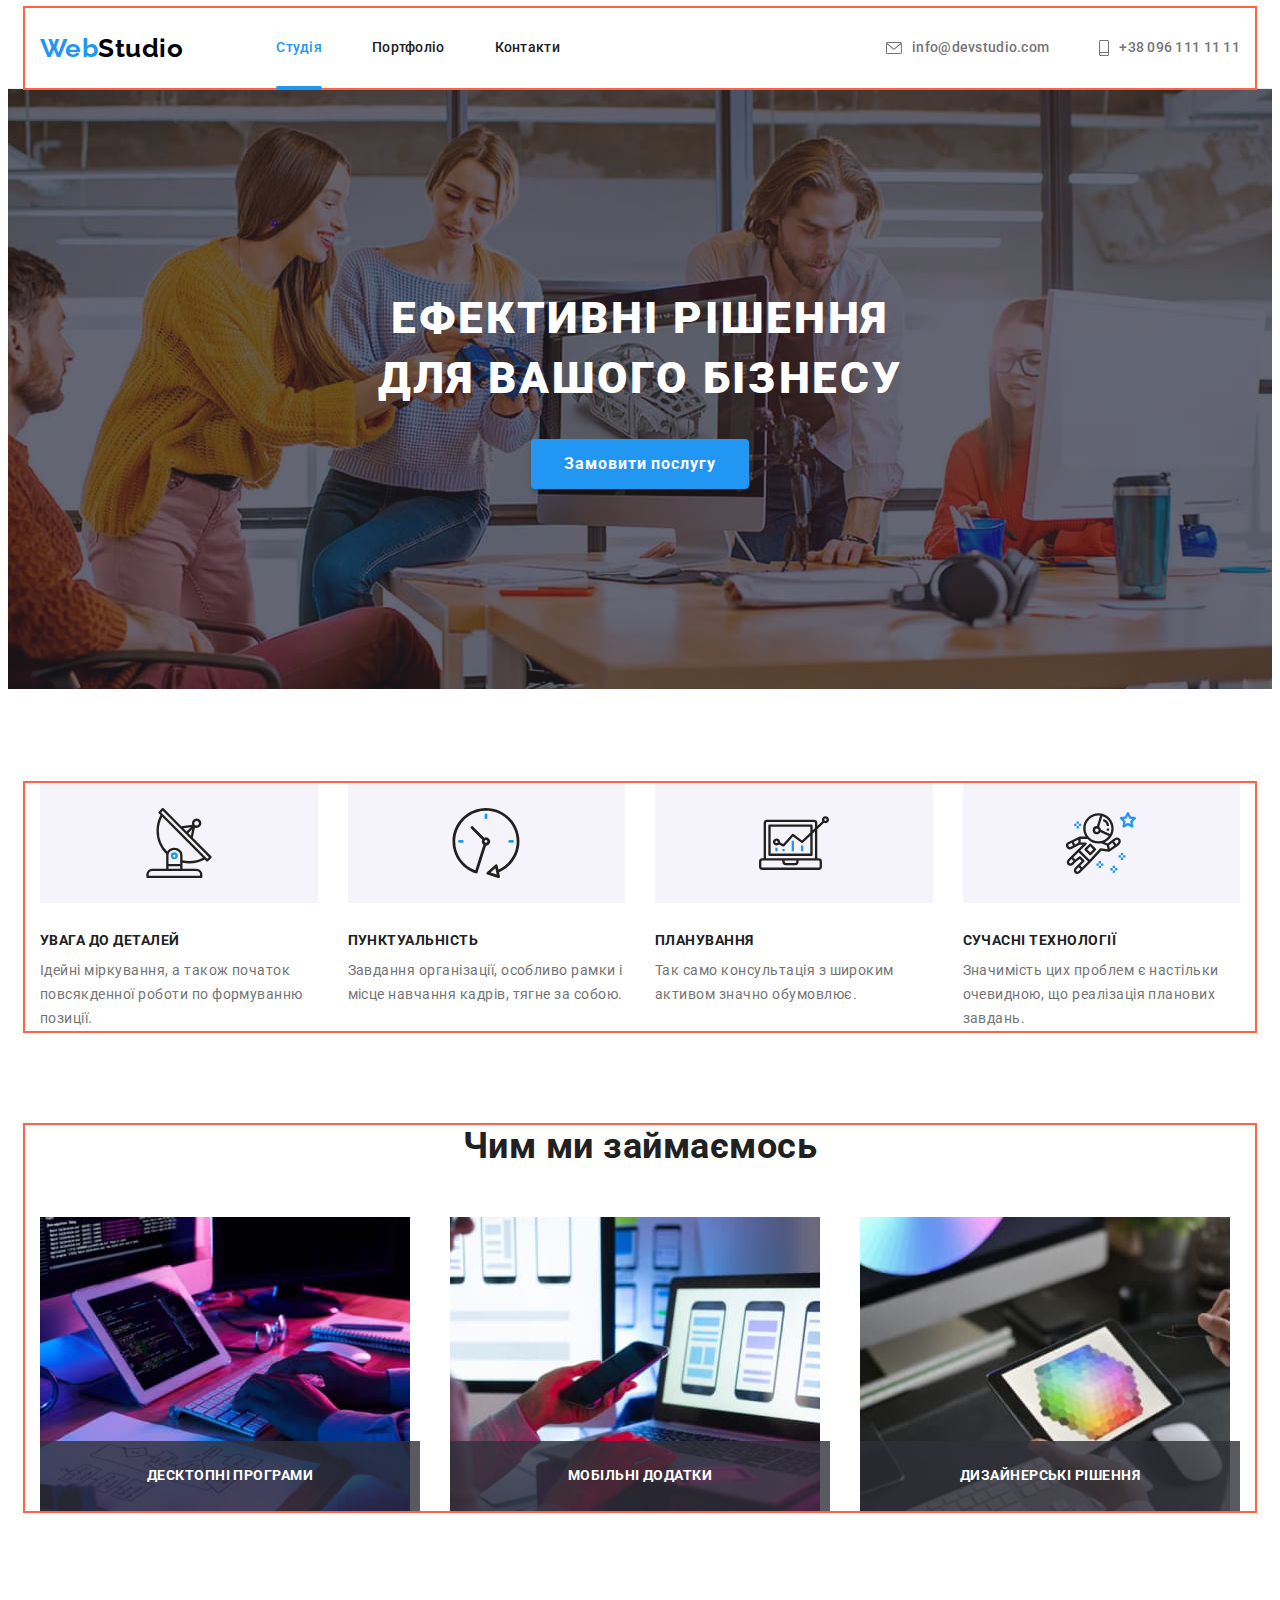
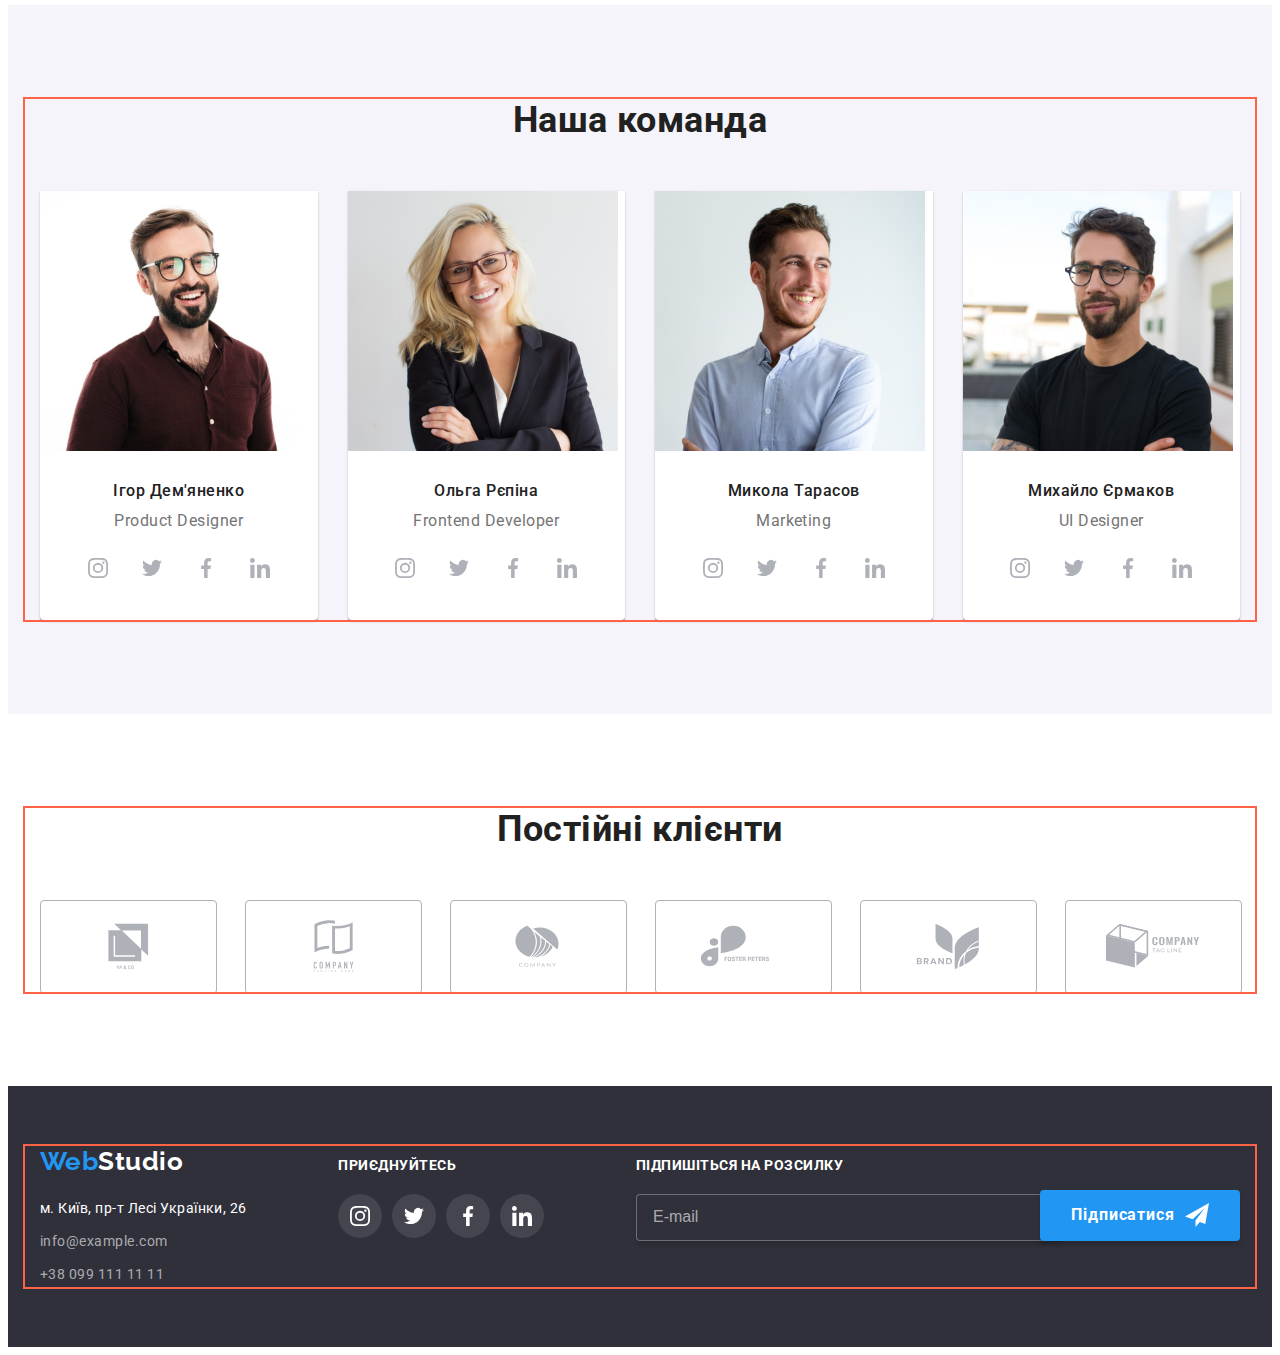
==== index.html @ 2582874a "add tablet footer" ====
<!DOCTYPE html>
<html lang="uk">
<head>
    <meta charset="UTF-8">
    <meta http-equiv="X-UA-Compatible" content="IE=edge">
    <meta name="viewport" content="width=device-width, initial-scale=1.0">
    <title>Студія</title>
    <link rel="preconnect" href="https://fonts.googleapis.com">
    <link rel="preconnect" href="https://fonts.gstatic.com" crossorigin>
    <link href="https://fonts.googleapis.com/css2?family=Raleway:wght@700&family=Roboto:wght@400;500;700;900&display=swap" rel="stylesheet">
    <link rel="stylesheet" href="https://cdnjs.cloudflare.com/ajax/libs/modern-normalize/1.1.0/modern-normalize.min.css"
        integrity="sha512-wpPYUAdjBVSE4KJnH1VR1HeZfpl1ub8YT/NKx4PuQ5NmX2tKuGu6U/JRp5y+Y8XG2tV+wKQpNHVUX03MfMFn9Q=="
        crossorigin="anonymous" referrerpolicy="no-referrer" />
    <link rel="stylesheet" href="./css/main.min.css">
</head>
<body class="body">
    <!--Header-->
    <header class="page-header">
        <div class="container-header container">
            <a href="./index.html" class="logo">Web<span class="logo logo--black">Studio</span></a>
            <nav class="site-nav">
                <ul class="site-nav__list list">
                    <li class="site-nav__item"><a href="./index.html" class="site-nav__link site-nav__link--current link">Студія</a></li>
                    <li class="site-nav__item"><a href="./portfolio.html" class="site-nav__link link">Портфоліо</a></li>
                    <li class="site-nav__item"><a href="" class="site-nav__link link">Контакти</a></li>
                </ul>
            </nav>
            <ul class="contacts list">
                <li class="contacts__item">
                    <a href="mailto:info@devstudio.com" class="contacts__link link">
                        <svg class="contacts__icon" width="16" height="12">
                            <use href="./images/sprite.svg#icon-envelope"></use>
                        </svg>
                        info@devstudio.com
                    </a>
                </li>
                <li class="contacts__item">
                    <a href="tel:+380961111111" class="contacts__link link">
                        <svg class="contacts__icon" width="10px" height="16px">
                            <use href="./images/sprite.svg#icon-smartphone"></use>
                        </svg>
                        +38 096 111 11 11
                    </a>
                </li>
            </ul>
            <div class="mobile-menu">
                <button type="button" class="mobile-menu__button is-open" aria-expanded="false" data-menu-button>
                    <svg width="40px" height="40px" aria-label="Перемикач мобільного меню">
                        <use class="mobile-menu__icon-cross" href="./images/sprite.svg#cross"></use>
                        <use class="mobile-menu__icon-menu" href="./images/sprite.svg#menu"></use>
                    </svg>
                </button>
                <div class="mobile-menu__container is-open" data-menu>
                    Content menu
                </div>
            </div>
        </div>
    </header>
    <!-- Main -->
    <main>
        <!--Hero-->
        <section class="hero">
                <h1 class="hero__title">Ефективні рішення <br> для вашого бізнесу</h1>
                <button type="button" class="button" data-modal-open>Замовити послугу</button>
        </section>
        <!-- Modal window -->
        <div class="backdrop is-hidden" data-modal>
            <div class="modal">
                    <button type="button" class="modal__button" data-modal-close>
                        <svg width="11" height="11" class="modal__icon">
                            <use href="./images/sprite.svg#icon-exit"></use>
                        </svg>
                    </button>
                    <form class="form">
                        <p class="form__text">Залишіть свої дані, ми вам передзвонимо</p>
                        <ul class="form__list list">
                            <li class="form__field">
                                <label for="name" class="form__label">Ім'я</label>
                                <div class="form__group">
                                    <input type="text" name="name" id="name" class="form__input">
                                    <svg width="12" height="12" class="form__icon">
                                        <use href="./images/sprite.svg#icon-name"></use>
                                    </svg>
                                </div>
                            </li>
                            <li class="form__field">
                                <label for="tel" class="form__label">Телефон</label>
                                <div class="form__group">
                                    <input type="tel" name="tel" id="tel" class="form__input">
                                    <svg width="13" height="13" class="form__icon">
                                        <use href="./images/sprite.svg#icon-tel"></use>
                                    </svg>
                                </div>
                            </li>
                            <li class="form__field">
                                <label for="mail" class="form__label">Пошта</label>
                                <div class="form__group">
                                    <input type="email" name="mail" id="mail" class="form__input">
                                    <svg width="15" height="12" class="form__icon">
                                        <use href="./images/sprite.svg#icon-mail"></use>
                                    </svg>
                                </div>
                            </li>
                            <li class="form__field">
                                <label for="comment" class="form__label">Коментар</label>
                                <textarea name="comment" id="comment" rows="10" placeholder="Введіть текст" class="form__textarea"></textarea>
                            </li>
                        </ul>
                        <p class="form__checkbox">
                            <label class="form__checkbox-label">
                                <input type="checkbox" name="agreement" class="form__checkbox-input">
                                <svg width="16" height="15" class="form__checkbox-icon">
                                    <use href="./images/sprite.svg#icon-check"></use>
                                </svg>
                                Погоджуюся з розсилкою та приймаю<a href="" class="form__checkbox-link">Умови договору</a>
                            </label>
                        </p>
                        <button type="submit" class="button form__button">Надіслати</button>
                    </form>
            </div>
        </div>
        <!--Advantages-->
        <section class="advantages">
            <div class="container">
                <h2 class="title visually-hidden">Наші переваги</h2>
                <ul class="advantages__list list">
                    <li class="advantages__item">
                        <div class="advantages__icon-field">
                            <svg width="70" height="70" class="advantages-icon">
                                <use href="./images/sprite.svg#icon-antenna"></use>
                            </svg>
                        </div>
                        <h3 class="advantages__title">Увага до деталей</h3>
                        <p class="advantages__text">Ідейні міркування, а також початок повсякденної роботи по формуванню позиції.</p>
                    </li>
                    <li class="advantages__item">
                        <div class="advantages__icon-field">
                            <svg width="70" height="70" class="advantages-icon">
                                <use href="./images/sprite.svg#icon-clock"></use>
                            </svg>
                        </div>
                        <h3 class="advantages__title">Пунктуальність</h3>
                        <p class="advantages__text">Завдання організації, особливо рамки і місце навчання кадрів, тягне за собою.</p>
                    </li>
                    <li class="advantages__item">
                        <div class="advantages__icon-field">
                            <svg width="70" height="70" class="advantages-icon">
                                <use href="./images/sprite.svg#icon-diagram"></use>
                            </svg>
                        </div>
                        <h3 class="advantages__title">Планування</h3>
                        <p class="advantages__text">Так само консультація з широким активом значно обумовлює.</p>
                    </li>
                    <li class="advantages__item">
                        <div class="advantages__icon-field">
                            <svg width="70" height="70" class="advantages-icon">
                                <use href="./images/sprite.svg#icon-astronaut"></use>
                            </svg>
                        </div>
                        <h3 class="advantages__title">Сучасні технології</h3>
                        <p class="advantages__text">Значимість цих проблем є настільки очевидною, що реалізація планових завдань.</p>
                    </li>
                </ul>
            </div>
        </section>
        <!--What we do-->
        <section class="work__section section">
            <div class="container">
                <h2 class="title">Чим ми займаємось</h2>
                <ul class="work list">
                        <li class="work__item work__thumb">
                                    <img src="./images/box-1.jpg" alt="Людина друкує текст на клавіатурі" width="370" height="294">
                                <div class="work__label">
                                    <p class="work__text">Десктопні програми</p>
                                </div>
                        </li>
                        <li class="work__item work__thumb">
                                    <img src="./images/box-2.jpg" alt="Людина працює на телефоні" width="370" height="294">
                                <div class="work__label">
                                    <p class="work__text">Мобільні додатки</p>
                                </div>
                        </li>
                        <li class="work__item work__thumb">
                                    <img src="./images/box-3.jpg" alt="Людина працює на планшеті" width="370" height="294">
                                <div class="work__label">
                                    <p class="work__text">Дизайнерські рішення</p>
                                </div>
                        </li>
                </ul>
            </div>
        </section>
        <!--Team-->
        <section class="team section">
            <div class="container">
                <h2 class="title">Наша команда</h2>
                <ul class="team__list list">
                    <li class="team__card">
                        <div class="team__thumb">
                            <img src="./images/img-3-2.jpg" alt="Співробітник" width="270" height="260">
                        </div>
                        <div class="team__information">
                            <h3 class="team__name">Ігор Дем'яненко</h3>
                            <p lang="en" class="team__text">Product Designer</p>
                            <ul class="socialmedia list">
                                <li class="socialmedia__item">
                                    <a class="socialmedia__link" href="">
                                        <svg class="socialmedia__icon" width="20" height="20">
                                            <use href="./images/sprite.svg#icon-instagram"></use>
                                        </svg>
                                    </a>
                                </li>
                                <li class="socialmedia__item">
                                    <a class="socialmedia__link" href="">
                                        <svg class="socialmedia__icon" width="20" height="20">
                                            <use href="./images/sprite.svg#icon-twitter"></use>
                                        </svg>
                                    </a>
                                </li>
                                <li class="socialmedia__item">
                                    <a class="socialmedia__link" href="">
                                        <svg class="socialmedia__icon" width="20" height="20">
                                            <use href="./images/sprite.svg#icon-facebook"></use>
                                        </svg>
                                    </a>
                                </li>
                                <li class="socialmedia__item">
                                    <a class="socialmedia__link" href="">
                                        <svg class="socialmedia__icon" width="20" height="20">
                                            <use href="./images/sprite.svg#icon-linkedin"></use>
                                        </svg>
                                    </a>
                                </li>
                            </ul>
                        </div>
                    </li>
                    <li class="team__card">
                        <img src="./images/img-4-2.jpg" alt="Співробітник" width="270" height="260">
                        <div class="team__information">
                            <h3 class="team__name">Ольга Рєпіна</h3>
                            <p lang="en" class="team__text">Frontend Developer</p>
                            <ul class="socialmedia list">
                                <li class="socialmedia__item">
                                    <a class="socialmedia__link" href="">
                                        <svg class="socialmedia__icon" width="20" height="20">
                                            <use href="./images/sprite.svg#icon-instagram"></use>
                                        </svg>
                                    </a>
                                </li>
                                <li class="socialmedia__item">
                                    <a class="socialmedia__link" href="">
                                        <svg class="socialmedia__icon" width="20" height="20">
                                            <use href="./images/sprite.svg#icon-twitter"></use>
                                        </svg>
                                    </a>
                                </li>
                                <li class="socialmedia__item">
                                    <a class="socialmedia__link" href="">
                                        <svg class="socialmedia__icon" width="20" height="20">
                                            <use href="./images/sprite.svg#icon-facebook"></use>
                                        </svg>
                                    </a>
                                </li>
                                <li class="socialmedia__item">
                                    <a class="socialmedia__link" href="">
                                        <svg class="socialmedia__icon" width="20" height="20">
                                            <use href="./images/sprite.svg#icon-linkedin"></use>
                                        </svg>
                                    </a>
                                </li>
                            </ul>
                        </div>
                    </li>
                    <li class="team__card">
                        <img src="./images/img-5-2.jpg" alt="Співробітник" width="270" height="260">
                        <div class="team__information">
                            <h3 class="team__name">Микола Тарасов</h3>
                            <p lang="en" class="team__text">Marketing</p>
                            <ul class="socialmedia list">
                                <li class="socialmedia__item">
                                    <a class="socialmedia__link" href="">
                                        <svg class="socialmedia__icon" width="20" height="20">
                                            <use href="./images/sprite.svg#icon-instagram"></use>
                                        </svg>
                                    </a>
                                </li>
                                <li class="socialmedia__item">
                                    <a class="socialmedia__link" href="">
                                        <svg class="socialmedia__icon" width="20" height="20">
                                            <use href="./images/sprite.svg#icon-twitter"></use>
                                        </svg>
                                    </a>
                                </li>
                                <li class="socialmedia__item">
                                    <a class="socialmedia__link" href="">
                                        <svg class="socialmedia__icon" width="20" height="20">
                                            <use href="./images/sprite.svg#icon-facebook"></use>
                                        </svg>
                                    </a>
                                </li>
                                <li class="socialmedia__item">
                                    <a class="socialmedia__link" href="">
                                        <svg class="socialmedia__icon" width="20" height="20">
                                            <use href="./images/sprite.svg#icon-linkedin"></use>
                                        </svg>
                                    </a>
                                </li>
                            </ul>
                        </div>
                    </li>
                    <li class="team__card">
                        <img src="./images/img-6-2.jpg" alt="Співробітник" width="270" height="260">
                        <div class="team__information">
                            <h3 class="team__name">Михайло Єрмаков</h3>
                            <p lang="en" class="team__text">UI Designer</p>
                            <ul class="socialmedia list">
                                <li class="socialmedia__item">
                                    <a class="socialmedia__link" href="">
                                        <svg class="socialmedia__icon" width="20" height="20">
                                            <use href="./images/sprite.svg#icon-instagram"></use>
                                        </svg>
                                    </a>
                                </li>
                                <li class="socialmedia__item">
                                    <a class="socialmedia__link" href="">
                                        <svg class="socialmedia__icon" width="20" height="20">
                                            <use href="./images/sprite.svg#icon-twitter"></use>
                                        </svg>
                                    </a>
                                </li>
                                <li class="socialmedia__item">
                                    <a class="socialmedia__link" href="">
                                        <svg class="socialmedia__icon" width="20" height="20">
                                            <use href="./images/sprite.svg#icon-facebook"></use>
                                        </svg>
                                    </a>
                                </li>
                                <li class="socialmedia__item">
                                    <a class="socialmedia__link" href="">
                                        <svg class="socialmedia__icon" width="20" height="20">
                                            <use href="./images/sprite.svg#icon-linkedin"></use>
                                        </svg>
                                    </a>
                                </li>
                            </ul>
                        </div>
                    </li>
                </ul>
            </div>
        </section>
        <!-- Clients -->
        <section class="section">
            <div class="container">
                <h2 class="title">Постійні клієнти</h2>
                <ul class="clients list">
                    <li class="clients__item">
                        <a href="" class="clients__link">
                            <svg class="clients__icon" width="106" height="60">
                                <use href="./images/sprite.svg#icon-logo"></use>
                            </svg>
                        </a>
                    </li>
                    <li class="clients__item">
                        <a href="" class="clients__link">
                            <svg class="clients__icon" width="106" height="60">
                                <use href="./images/sprite.svg#icon-logo-2"></use>
                            </svg>
                        </a>
                    </li>
                    <li class="clients__item">
                        <a href="" class="clients__link">
                            <svg class="clients__icon" width="106" height="60">
                                <use href="./images/sprite.svg#icon-logo-3"></use>
                            </svg>
                        </a>
                    </li>
                    <li class="clients__item">
                        <a href="" class="clients__link">
                            <svg class="clients__icon" width="106" height="60">
                                <use href="./images/sprite.svg#icon-logo-4"></use>
                            </svg>
                        </a>
                    </li>
                    <li class="clients__item">
                        <a href="" class="clients__link">
                            <svg class="clients__icon" width="106" height="60">
                                <use href="./images/sprite.svg#icon-logo-5"></use>
                            </svg>
                        </a>
                    </li>
                    <li class="clients__item">
                        <a href="" class="clients__link">
                            <svg class="clients__icon" width="106" height="60">
                                <use href="./images/sprite.svg#icon-logo-6"></use>
                            </svg>
                        </a>
                    </li>
                </ul>
            </div>
        </section>
    </main>
    <!--Footer-->
    <footer class="page-footer">
            <div class="container-footer container">
                <div class="address__container">
                    <h2 class="title visually-hidden">Адреса</h2>
                    <a href="./index.html" class="logo">Web<span class="logo logo--white">Studio</span></a>
                    <address class="address">
                        <p class="address__text">м. Київ, пр-т Лесі Українки, 26</p>
                        <ul class="address__list list">
                            <li class="address__item">
                                <a href="mailto:info@example.com" class="address__link link">info@example.com</a>
                            </li>
                            <li class="address__item">
                                <a href="tel:+380991111111" class="address__link link">+38 099 111 11 11</a>
                            </li>
                        </ul>
                    </address>
                </div>
                <div class="socialmedia__container">
                    <p class="socialmedia__text">Приєднуйтесь</p>
                    <ul class="socialmedia list">
                        <li class="socialmedia__item">
                            <a class="socialmedia__link socialmedia__link--white" href="">
                                <svg width="20" height="20" class="socialmedia__icon">
                                    <use href="./images/sprite.svg#icon-instagram"></use>
                                </svg>
                            </a>
                        </li>
                        <li class="socialmedia__item">
                            <a class="socialmedia__link socialmedia__link--white" href="">
                                <svg width="20" height="20" class="socialmedia__icon">
                                    <use href="./images/sprite.svg#icon-twitter"></use>
                                </svg>
                            </a>
                        </li>
                        <li class="socialmedia__item">
                            <a class="socialmedia__link socialmedia__link--white" href="">
                                <svg width="20" height="20" class="socialmedia__icon">
                                    <use href="./images/sprite.svg#icon-facebook"></use>
                                </svg>
                            </a>
                        </li>
                        <li class="socialmedia__item">
                            <a class="socialmedia__link socialmedia__link--white" href="">
                                <svg width="20" height="20" class="socialmedia__icon">
                                    <use href="./images/sprite.svg#icon-linkedin"></use>
                                </svg>
                            </a>
                        </li>
                    </ul>
                </div>
                <div class="subscribtion__container">
                    <form class="subscribtion">
                    <div class="subscribtion__group">
                        <p class="subscribtion__text">Підпишіться на розсилку</p>
                        <label class="subscribtion__label">
                            <input type="email" name="mail" placeholder="E-mail" class="subscribtion__input">
                        </label>
                    </div>
                    <button type="submit" class="button subscribtion__button">
                        Підписатися
                        <svg width="24" height="24" class="subscribtion__icon">
                            <use href="./images/sprite.svg#icon-send"></use>
                        </svg>
                    </button>
                    </form>
                </div>
            </div>
    </footer>
    <!-- JS -->
    <script src="./js/modal.js"></script>
    <script src="./js/mobile-menu.js"></script>
</body>
</html>
---- css/main.min.css ----
:root{--primary-text-colour: #212121;--secondary-text-colour: #757575;--accent-colour: #2196F3;--primary-background-colour: #ffffff;--secondary-background-colour: #F5F4FA;--primary-icon-colour: #AFB1B8}.section{padding:60px 0px}@media screen and (min-width: 1200px){.section{padding:94px 0px}}.container{padding-left:15px;padding-right:15px;margin-right:auto;margin-left:auto}@media screen and (min-width: 480px){.container{width:480px}}@media screen and (min-width: 768px){.container{width:768px}}@media screen and (min-width: 1200px){.container{width:1200px}}.body{background-color:var(--primary-background-colour);color:var(--primary-text-colour);font-family:Roboto,sans-serif;letter-spacing:.03em}h1,h2,h3,p,ul{margin-top:0px;margin-bottom:0px}img{display:block;max-width:100%;height:auto}.list{list-style:none;padding-left:0}.link{text-decoration:none}.title{font-weight:700;font-size:28px;line-height:1.18;text-align:center;margin-bottom:30px}@media screen and (min-width: 1200px){.title{font-size:36px;line-height:1.17;margin-bottom:50px}}.visually-hidden{position:absolute;white-space:nowrap;width:1px;height:1px;overflow:hidden;border:0;padding:0;clip:rect(0 0 0 0);-webkit-clip-path:inset(50%);clip-path:inset(50%);margin:-1px}.container{outline:2px solid tomato}.page-header{position:relative;border-bottom:1px solid #ECECEC}@media screen and (min-width: 768px){.container-header{display:-webkit-box;display:-ms-flexbox;display:flex;-webkit-box-orient:horizontal;-webkit-box-direction:normal;-ms-flex-direction:row;flex-direction:row;-webkit-box-pack:justify;-ms-flex-pack:justify;justify-content:space-between;-webkit-box-align:center;-ms-flex-align:center;align-items:center;-ms-flex-wrap:nowrap;flex-wrap:nowrap}}.logo{color:var(--accent-colour);font-family:Raleway,sans-serif;font-weight:700;font-size:24px;line-height:1.17;text-decoration:none;-webkit-transition:color 250ms cubic-bezier(0.4, 0, 0.2, 1);transition:color 250ms cubic-bezier(0.4, 0, 0.2, 1)}.logo:hover,.logo:focus{color:var(--accent-colour)}.logo--black{color:#000000}.logo--white{color:var(--primary-background-colour)}@media screen and (min-width: 1200px){.logo{font-size:26px;line-height:1.19}}.site-nav__list{display:-webkit-box;display:-ms-flexbox;display:flex;-webkit-box-orient:horizontal;-webkit-box-direction:normal;-ms-flex-direction:row;flex-direction:row;-webkit-box-pack:center;-ms-flex-pack:center;justify-content:center;-webkit-box-align:center;-ms-flex-align:center;align-items:center;-ms-flex-wrap:nowrap;flex-wrap:nowrap}@media screen and (min-width: 1200px){.site-nav__list{margin-left:93px}}.site-nav__item:not(:last-child){margin-right:50px}.site-nav__link{display:block;padding-top:32px;padding-bottom:32px;color:var(--primary-text-colour);font-weight:500;font-size:14px;line-height:1.14;letter-spacing:0.02em;-webkit-transition:color 250ms cubic-bezier(0.4, 0, 0.2, 1);transition:color 250ms cubic-bezier(0.4, 0, 0.2, 1)}.site-nav__link:hover,.site-nav__link:focus{color:var(--accent-colour)}.site-nav__link--current{position:relative;color:var(--accent-colour)}.site-nav__link--current::after{position:absolute;bottom:-2px;left:0;content:"";display:inline-block;width:100%;height:4px;border-radius:2px;background-color:var(--accent-colour)}@media screen and (min-width: 1200px){.contacts{display:-webkit-box;display:-ms-flexbox;display:flex;-webkit-box-orient:horizontal;-webkit-box-direction:normal;-ms-flex-direction:row;flex-direction:row;-webkit-box-pack:center;-ms-flex-pack:center;justify-content:center;-webkit-box-align:center;-ms-flex-align:center;align-items:center;-ms-flex-wrap:nowrap;flex-wrap:nowrap;margin-left:auto}}@media screen and (max-width: 1199px){.contacts__item:not(:last-child){margin-bottom:10px}}@media screen and (min-width: 1200px){.contacts__item:not(:last-child){margin-right:50px}}.contacts__link{color:var(--secondary-text-colour);font-weight:500;font-size:14px;line-height:1.14;letter-spacing:0.02em;-webkit-transition:color 250ms cubic-bezier(0.4, 0, 0.2, 1);transition:color 250ms cubic-bezier(0.4, 0, 0.2, 1)}@media screen and (min-width: 1200px){.contacts__link{display:-webkit-box;display:-ms-flexbox;display:flex;-webkit-box-orient:horizontal;-webkit-box-direction:normal;-ms-flex-direction:row;flex-direction:row;-webkit-box-pack:center;-ms-flex-pack:center;justify-content:center;-webkit-box-align:center;-ms-flex-align:center;align-items:center;-ms-flex-wrap:nowrap;flex-wrap:nowrap}}.contacts__link:hover,.contacts__link:focus{color:var(--accent-colour)}.contacts__icon{margin-right:8px;fill:currentColor}@media screen and (min-width: 1200px){.contacts__icon{margin-right:10px}}@media screen and (min-width: 768px){.mobile-menu{display:none}}.mobile-menu__button{display:-webkit-inline-box;display:-ms-inline-flexbox;display:inline-flex;border:none;background-color:transparent;cursor:pointer;-webkit-transition:fill 250ms cubic-bezier(0.4, 0, 0.2, 1);transition:fill 250ms cubic-bezier(0.4, 0, 0.2, 1)}.mobile-menu__button:hover,.mobile-menu__button:focus{fill:var(--accent-colour)}.mobile-menu__button.is-open .mobile-menu__icon-menu{display:none}.mobile-menu__icon-cross{display:none}.mobile-menu__button.is-open .mobile-menu__icon-cross{display:block}.mobile-menu__container{display:none;position:absolute;top:100%;left:0;width:100%;padding:48px 40px;background-color:var(--primary-background-colour)}.mobile-menu__container.is-open{display:block}.hero{text-align:center;padding:118px 0px;max-width:1600px;margin-left:auto;margin-right:auto;background-color:#2F303A;background-image:-webkit-gradient(linear, left top, right top, from(rgba(47,48,58,0.4)), to(rgba(47,48,58,0.4))),url(../images/hero.jpg);background-image:linear-gradient(to right, rgba(47,48,58,0.4), rgba(47,48,58,0.4)),url(../images/hero.jpg);background-repeat:no-repeat;background-position:center;background-size:cover}@media screen and (min-width: 1200px){.hero{padding:200px 0px}}.hero__title{color:var(--primary-background-colour);font-style:normal;font-weight:900;font-size:26px;line-height:1.62;letter-spacing:0.06em;text-transform:uppercase;margin-bottom:30px}@media screen and (min-width: 1200px){.hero__title{font-size:44px;line-height:1.36}}.button{display:inline-block;min-width:200px;padding:10px 32px;border:1px solid transparent;border-radius:4px;-webkit-box-shadow:0px 4px 4px rgba(0,0,0,0.15);box-shadow:0px 4px 4px rgba(0,0,0,0.15);color:var(--primary-background-colour);background-color:var(--accent-colour);font-family:inherit;font-weight:700;font-size:16px;line-height:1.8;text-align:center;letter-spacing:0.06em;cursor:pointer;-webkit-transition:background-color 250ms cubic-bezier(0.4, 0, 0.2, 1);transition:background-color 250ms cubic-bezier(0.4, 0, 0.2, 1)}.button:hover,.button:focus{background-color:#188CE8}.backdrop{position:fixed;top:0;left:0;z-index:1;width:100vw;height:100vh;background-color:rgba(0,0,0,0.2);opacity:1;-webkit-transition:opacity 250ms cubic-bezier(0.4, 0, 0.2, 1);transition:opacity 250ms cubic-bezier(0.4, 0, 0.2, 1)}.backdrop.is-hidden{opacity:0;pointer-events:none}.modal{position:absolute;top:50%;left:50%;-webkit-transform:translate(-50%, -50%) scale(1);transform:translate(-50%, -50%) scale(1);min-width:450px;min-height:609px;background-color:var(--primary-background-colour);-webkit-box-shadow:0px 1px 3px rgba(0,0,0,0.12),0px 1px 1px rgba(0,0,0,0.14),0px 2px 1px rgba(0,0,0,0.2);box-shadow:0px 1px 3px rgba(0,0,0,0.12),0px 1px 1px rgba(0,0,0,0.14),0px 2px 1px rgba(0,0,0,0.2);border-radius:4px;-webkit-transition:-webkit-transform 250ms cubic-bezier(0.4, 0, 0.2, 1);transition:-webkit-transform 250ms cubic-bezier(0.4, 0, 0.2, 1);transition:transform 250ms cubic-bezier(0.4, 0, 0.2, 1);transition:transform 250ms cubic-bezier(0.4, 0, 0.2, 1), -webkit-transform 250ms cubic-bezier(0.4, 0, 0.2, 1)}.backdrop.is-hidden .modal{-webkit-transform:translate(-50%, -50%) scale(0.9);transform:translate(-50%, -50%) scale(0.9)}.modal__button{position:absolute;top:8px;right:8px;display:inline-block;min-width:30px;min-height:30px;cursor:pointer;border:1px solid rgba(0,0,0,0.1);border-radius:50%;background-color:var(--primary-background-colour);-webkit-transition:fill 250ms cubic-bezier(0.4, 0, 0.2, 1);transition:fill 250ms cubic-bezier(0.4, 0, 0.2, 1)}.modal__button:hover,.modal__button:focus{fill:var(--accent-colour)}.form{padding:40px}.form__text{margin-bottom:12px;font-weight:700;font-size:20px;line-height:1.5;text-align:center}@media screen and (min-width: 1200px){.form__text{line-height:1.15}}.form__field{display:-webkit-box;display:-ms-flexbox;display:flex;-webkit-box-orient:vertical;-webkit-box-direction:normal;-ms-flex-direction:column;flex-direction:column;-webkit-box-pack:center;-ms-flex-pack:center;justify-content:center;-webkit-box-align:stretch;-ms-flex-align:stretch;align-items:stretch;-ms-flex-wrap:nowrap;flex-wrap:nowrap;margin-bottom:10px}.form__label{margin-bottom:4px;font-size:12px;line-height:1.17;letter-spacing:0.01em;color:var(--secondary-text-colour)}.form__group{position:relative}.form__icon{position:absolute;top:50%;left:15px;-webkit-transform:translateY(-50%);transform:translateY(-50%);-webkit-transition:fill 250ms cubic-bezier(0.4, 0, 0.2, 1);transition:fill 250ms cubic-bezier(0.4, 0, 0.2, 1)}.form__input:focus+.form__icon{fill:var(--accent-colour)}.form__input{width:100%;margin:0;padding:11px 12px 11px 42px;border:1px solid rgba(33,33,33,0.2);border-radius:4px;outline:none;-webkit-transition:border 250ms cubic-bezier(0.4, 0, 0.2, 1);transition:border 250ms cubic-bezier(0.4, 0, 0.2, 1)}.form__group:focus-within .form__input{border:1px solid var(--accent-colour)}.form__textarea{resize:none;height:138px;margin:0;padding:12px 16px;border:1px solid rgba(33,33,33,0.2);border-radius:4px;outline:none;-webkit-transition:border 250ms cubic-bezier(0.4, 0, 0.2, 1);transition:border 250ms cubic-bezier(0.4, 0, 0.2, 1)}.form__field:focus-within .form__textarea{border:1px solid var(--accent-colour)}.form__textarea::-webkit-input-placeholder{font-size:12px;line-height:1.17;letter-spacing:0.01em;color:rgba(117,117,117,0.5)}.form__textarea:-ms-input-placeholder{font-size:12px;line-height:1.17;letter-spacing:0.01em;color:rgba(117,117,117,0.5)}.form__textarea::-ms-input-placeholder{font-size:12px;line-height:1.17;letter-spacing:0.01em;color:rgba(117,117,117,0.5)}.form__textarea::placeholder{font-size:12px;line-height:1.17;letter-spacing:0.01em;color:rgba(117,117,117,0.5)}.form__checkbox{margin-top:20px}.form__checkbox-label{display:-webkit-box;display:-ms-flexbox;display:flex;-webkit-box-orient:horizontal;-webkit-box-direction:normal;-ms-flex-direction:row;flex-direction:row;-webkit-box-pack:start;-ms-flex-pack:start;justify-content:flex-start;-webkit-box-align:center;-ms-flex-align:center;align-items:center;-ms-flex-wrap:nowrap;flex-wrap:nowrap;font-size:12px;line-height:1.17;color:var(--secondary-text-colour)}@media screen and (min-width: 1200px){.form__checkbox-label{font-size:14px;line-height:1.71}}.form__checkbox-input{appearance:none;-webkit-appearance:none;-moz-appearance:none;position:absolute}.form__checkbox-icon{fill:var(--primary-background-colour);border:2px solid var(--primary-text-colour);border-radius:2px;margin-left:13px;margin-right:7px;-webkit-transition:border 250ms cubic-bezier(0.4, 0, 0.2, 1),fill 250ms cubic-bezier(0.4, 0, 0.2, 1);transition:border 250ms cubic-bezier(0.4, 0, 0.2, 1),fill 250ms cubic-bezier(0.4, 0, 0.2, 1)}.form__checkbox-input:checked+.form__checkbox-icon{fill:var(--accent-colour);border:0}.form__checkbox-input:focus+.form__checkbox-icon{border-color:var(--accent-colour)}.form__checkbox-link{margin-left:2px;font-size:12px;line-height:1.17;color:var(--accent-colour);-webkit-transition:-webkit-text-decoration 250ms cubic-bezier(0.4, 0, 0.2, 1);transition:-webkit-text-decoration 250ms cubic-bezier(0.4, 0, 0.2, 1);transition:text-decoration 250ms cubic-bezier(0.4, 0, 0.2, 1);transition:text-decoration 250ms cubic-bezier(0.4, 0, 0.2, 1), -webkit-text-decoration 250ms cubic-bezier(0.4, 0, 0.2, 1)}.form__checkbox-link:hover{text-decoration:none}@media screen and (min-width: 1200px){.form__checkbox-link{font-size:14px;line-height:1.71}}.form__button{display:block;margin:30px auto 0;padding:10px 55px}.advantages{padding:60px 0px}@media screen and (min-width: 1200px){.advantages{padding:94px 0px 0px}}@media screen and (min-width: 768px){.advantages__list{display:-webkit-box;display:-ms-flexbox;display:flex;-ms-flex-wrap:wrap;flex-wrap:wrap;gap:30px}}@media screen and (max-width: 767px){.advantages__item:not(:last-child){margin-bottom:30px}}@media screen and (min-width: 768px){.advantages__item{-ms-flex-preferred-size:calc((100% - 30px) / 2);flex-basis:calc((100% - 30px) / 2)}}@media screen and (min-width: 1200px){.advantages__item{-ms-flex-preferred-size:calc((100% - 90px) / 4);flex-basis:calc((100% - 90px) / 4)}}.advantages__icon-field{height:120px;background-color:var(--secondary-background-colour);margin-bottom:30px;display:-webkit-box;display:-ms-flexbox;display:flex;-webkit-box-pack:center;-ms-flex-pack:center;justify-content:center;-webkit-box-align:center;-ms-flex-align:center;align-items:center}.advantages__title{font-weight:700;font-size:14px;line-height:1.14;text-transform:uppercase;margin-bottom:10px}.advantages__text{color:var(--secondary-text-colour);font-size:14px;line-height:1.71}@media screen and (max-width: 1199px){.work__section{display:none}}.work{display:-webkit-box;display:-ms-flexbox;display:flex;-webkit-box-orient:horizontal;-webkit-box-direction:normal;-ms-flex-direction:row;flex-direction:row;-webkit-box-pack:center;-ms-flex-pack:center;justify-content:center;-webkit-box-align:center;-ms-flex-align:center;align-items:center;-ms-flex-wrap:nowrap;flex-wrap:nowrap}.work__item{-ms-flex-preferred-size:calc((100% - 60px) / 3);flex-basis:calc((100% - 60px) / 3);margin-right:30px}.work__item:nth-child(3n){margin-right:0}.work__thumb{position:relative}.work__label{position:absolute;left:0;bottom:0;width:100%;background-color:rgba(47,48,58,0.8);padding:27px 0}.work__text{font-weight:700;font-size:14px;line-height:1.14;text-transform:uppercase;text-align:center;color:var(--primary-background-colour)}.team{background-color:var(--secondary-background-colour)}@media screen and (min-width: 768px){.team__list{display:-webkit-box;display:-ms-flexbox;display:flex;-webkit-box-orient:horizontal;-webkit-box-direction:normal;-ms-flex-direction:row;flex-direction:row;-webkit-box-pack:center;-ms-flex-pack:center;justify-content:center;-webkit-box-align:center;-ms-flex-align:center;align-items:center;-ms-flex-wrap:wrap;flex-wrap:wrap;gap:30px}}.team__card{background-color:var(--primary-background-colour);border-radius:0px 0px 4px 4px;-webkit-box-shadow:0px 1px 3px rgba(0,0,0,0.12),0px 1px 1px rgba(0,0,0,0.14),0px 2px 1px rgba(0,0,0,0.2);box-shadow:0px 1px 3px rgba(0,0,0,0.12),0px 1px 1px rgba(0,0,0,0.14),0px 2px 1px rgba(0,0,0,0.2)}@media screen and (max-width: 767px){.team__card:not(:last-child){margin-bottom:30px}}@media screen and (min-width: 768px){.team__card{-ms-flex-preferred-size:calc((100% - 30px) / 2);flex-basis:calc((100% - 30px) / 2)}}@media screen and (min-width: 1200px){.team__card{-ms-flex-preferred-size:calc((100% - 90px) / 4);flex-basis:calc((100% - 90px) / 4)}}.team__information{padding:30px 0px 24px}@media screen and (min-width: 1200px){.team__information{padding:30px 0px}}.team__name{font-weight:500;font-size:16px;line-height:1.2;text-align:center;margin-bottom:10px}.team__text{color:var(--secondary-text-colour);font-size:16px;line-height:1.2;text-align:center;margin-bottom:16px}.socialmedia{display:-webkit-box;display:-ms-flexbox;display:flex;-webkit-box-orient:horizontal;-webkit-box-direction:normal;-ms-flex-direction:row;flex-direction:row;-webkit-box-pack:center;-ms-flex-pack:center;justify-content:center;-webkit-box-align:center;-ms-flex-align:center;align-items:center;-ms-flex-wrap:nowrap;flex-wrap:nowrap}.socialmedia__item{margin-right:10px}.socialmedia__item:nth-child(4n){margin-right:0}.socialmedia__link{display:-webkit-box;display:-ms-flexbox;display:flex;-webkit-box-orient:horizontal;-webkit-box-direction:normal;-ms-flex-direction:row;flex-direction:row;-webkit-box-pack:center;-ms-flex-pack:center;justify-content:center;-webkit-box-align:center;-ms-flex-align:center;align-items:center;-ms-flex-wrap:nowrap;flex-wrap:nowrap;width:44px;height:44px;border-radius:50%;color:var(--primary-icon-colour);-webkit-transition:color 250ms cubic-bezier(0.4, 0, 0.2, 1),background-color 250ms cubic-bezier(0.4, 0, 0.2, 1);transition:color 250ms cubic-bezier(0.4, 0, 0.2, 1),background-color 250ms cubic-bezier(0.4, 0, 0.2, 1)}.socialmedia__link:hover,.socialmedia__link:focus{background-color:var(--accent-colour);color:var(--primary-background-colour)}.socialmedia__link--white{background-color:#FFFFFF1A;color:var(--primary-background-colour)}.socialmedia__link--white:hover,.socialmedia__link--white:focus{background-color:var(--accent-colour)}.socialmedia__icon{fill:currentColor}.socialmedia__container{width:206px;height:80px}@media screen and (max-width: 767px){.socialmedia__container{margin:60px auto}}.socialmedia__text{font-weight:700;font-size:14px;line-height:1.14;text-transform:uppercase;margin-bottom:20px;color:var(--primary-background-colour)}.clients{display:-webkit-box;display:-ms-flexbox;display:flex;-webkit-box-orient:horizontal;-webkit-box-direction:normal;-ms-flex-direction:row;flex-direction:row;-webkit-box-pack:center;-ms-flex-pack:center;justify-content:center;-webkit-box-align:center;-ms-flex-align:center;align-items:center;-ms-flex-wrap:wrap;flex-wrap:wrap;gap:30px}.clients__item{height:92px}@media screen and (min-width: 480px){.clients__item{-ms-flex-preferred-size:calc((100% - 30px) / 2);flex-basis:calc((100% - 30px) / 2)}}@media screen and (min-width: 768px){.clients__item{-ms-flex-preferred-size:calc((100% - 60px) / 3);flex-basis:calc((100% - 60px) / 3)}}@media screen and (min-width: 1200px){.clients__item{-ms-flex-preferred-size:calc((100% - 150px) / 6);flex-basis:calc((100% - 150px) / 6)}}.clients__link{display:-webkit-box;display:-ms-flexbox;display:flex;-webkit-box-orient:horizontal;-webkit-box-direction:normal;-ms-flex-direction:row;flex-direction:row;-webkit-box-pack:center;-ms-flex-pack:center;justify-content:center;-webkit-box-align:center;-ms-flex-align:center;align-items:center;-ms-flex-wrap:nowrap;flex-wrap:nowrap;width:100%;height:100%;border:1px solid var(--primary-icon-colour);border-radius:4px;color:var(--primary-icon-colour);-webkit-transition:color 250ms cubic-bezier(0.4, 0, 0.2, 1),border 250ms cubic-bezier(0.4, 0, 0.2, 1);transition:color 250ms cubic-bezier(0.4, 0, 0.2, 1),border 250ms cubic-bezier(0.4, 0, 0.2, 1)}.clients__link:hover,.clients__link:focus{color:var(--accent-colour);border:1px solid var(--accent-colour)}.clients__icon{fill:currentColor}.page-footer{background-color:#2F303A;padding:60px 0px}@media screen and (max-width: 1199px){.container-footer{text-align:center}}@media screen and (min-width: 768px) and (max-width: 1199px){.container-footer{display:-webkit-box;display:-ms-flexbox;display:flex;-webkit-box-orient:horizontal;-webkit-box-direction:normal;-ms-flex-direction:row;flex-direction:row;-ms-flex-pack:distribute;justify-content:space-around;-webkit-box-align:baseline;-ms-flex-align:baseline;align-items:baseline;-ms-flex-wrap:wrap;flex-wrap:wrap}}@media screen and (min-width: 1200px){.container-footer{display:-webkit-box;display:-ms-flexbox;display:flex;-webkit-box-orient:horizontal;-webkit-box-direction:normal;-ms-flex-direction:row;flex-direction:row;-webkit-box-pack:justify;-ms-flex-pack:justify;justify-content:space-between;-webkit-box-align:baseline;-ms-flex-align:baseline;align-items:baseline;-ms-flex-wrap:nowrap;flex-wrap:nowrap}}.address__text{margin-top:20px;color:var(--primary-background-colour);font-style:normal;font-size:14px;line-height:1.71}.address__item{margin-top:8px}@media screen and (min-width: 1200px){.address__item{margin-top:9px}}.address__link{color:rgba(255,255,255,0.6);font-style:normal;font-weight:400;font-size:14px;line-height:1.71;-webkit-transition:color 250ms cubic-bezier(0.4, 0, 0.2, 1);transition:color 250ms cubic-bezier(0.4, 0, 0.2, 1)}.address__link:hover,.address__link:focus{color:var(--accent-colour)}@media screen and (min-width: 768px) and (max-width: 1199px){.subscribtion{margin-top:60px}}@media screen and (min-width: 1200px){.subscribtion{display:-webkit-box;display:-ms-flexbox;display:flex;-webkit-box-orient:horizontal;-webkit-box-direction:normal;-ms-flex-direction:row;flex-direction:row;-webkit-box-pack:center;-ms-flex-pack:center;justify-content:center;-webkit-box-align:end;-ms-flex-align:end;align-items:flex-end;-ms-flex-wrap:nowrap;flex-wrap:nowrap}}.subscribtion__text{margin-bottom:20px;font-weight:700;font-size:14px;line-height:1.14;text-transform:uppercase;color:var(--primary-background-colour)}.subscribtion__input{width:100%;padding:15px 16px;border:1px solid rgba(255,255,255,0.3);-webkit-box-shadow:0px 4px 4px rgba(0,0,0,0.15);box-shadow:0px 4px 4px rgba(0,0,0,0.15);border-radius:4px;background-color:#2F303A;outline:none;color:var(--primary-background-colour);-webkit-transition:border 250ms cubic-bezier(0.4, 0, 0.2, 1);transition:border 250ms cubic-bezier(0.4, 0, 0.2, 1)}@media screen and (min-width: 480px) and (max-width: 1199px){.subscribtion__input{min-width:450px}}@media screen and (min-width: 1200px){.subscribtion__input{min-width:358px}}.subscribtion__label:focus-within .subscribtion__input{border:1px solid var(--accent-colour)}.subscribtion__input::-webkit-input-placeholder{font-size:16px;line-height:1.25;color:rgba(255,255,255,0.6)}.subscribtion__input:-ms-input-placeholder{font-size:16px;line-height:1.25;color:rgba(255,255,255,0.6)}.subscribtion__input::-ms-input-placeholder{font-size:16px;line-height:1.25;color:rgba(255,255,255,0.6)}.subscribtion__input::placeholder{font-size:16px;line-height:1.25;color:rgba(255,255,255,0.6)}.subscribtion__button{display:-webkit-inline-box;display:-ms-inline-flexbox;display:inline-flex;-webkit-box-orient:horizontal;-webkit-box-direction:normal;-ms-flex-direction:row;flex-direction:row;-webkit-box-pack:center;-ms-flex-pack:center;justify-content:center;-webkit-box-align:center;-ms-flex-align:center;align-items:center;-ms-flex-wrap:nowrap;flex-wrap:nowrap;padding:10px 28px}@media screen and (max-width: 1199px){.subscribtion__button{margin-top:20px}}@media screen and (min-width: 1200px){.subscribtion__button{margin-left:12px}}.subscribtion__icon{margin-left:10px}.filter{display:-webkit-box;display:-ms-flexbox;display:flex;-webkit-box-orient:horizontal;-webkit-box-direction:normal;-ms-flex-direction:row;flex-direction:row;-webkit-box-pack:center;-ms-flex-pack:center;justify-content:center;-webkit-box-align:center;-ms-flex-align:center;align-items:center;-ms-flex-wrap:wrap;flex-wrap:wrap;gap:15px 8px;margin-bottom:40px}@media screen and (max-width: 767px){.filter{-webkit-box-pack:start;-ms-flex-pack:start;justify-content:flex-start}}@media screen and (min-width: 768px){.filter{margin-bottom:30px}}@media screen and (min-width: 1200px){.filter{margin-bottom:50px}}.filter__button{display:inline-block;min-width:auto;padding:6px 22px;border:1px solid transparent;border-radius:4px;color:var(--primary-text-colour);background-color:var(--secondary-background-colour);font-family:inherit;font-weight:500;font-size:16px;line-height:1.62;text-align:center;letter-spacing:0.03em;cursor:pointer;-webkit-transition:background-color 250ms cubic-bezier(0.4, 0, 0.2, 1),color 250ms cubic-bezier(0.4, 0, 0.2, 1),-webkit-box-shadow 250ms cubic-bezier(0.4, 0, 0.2, 1);transition:background-color 250ms cubic-bezier(0.4, 0, 0.2, 1),color 250ms cubic-bezier(0.4, 0, 0.2, 1),-webkit-box-shadow 250ms cubic-bezier(0.4, 0, 0.2, 1);transition:background-color 250ms cubic-bezier(0.4, 0, 0.2, 1),color 250ms cubic-bezier(0.4, 0, 0.2, 1),box-shadow 250ms cubic-bezier(0.4, 0, 0.2, 1);transition:background-color 250ms cubic-bezier(0.4, 0, 0.2, 1),color 250ms cubic-bezier(0.4, 0, 0.2, 1),box-shadow 250ms cubic-bezier(0.4, 0, 0.2, 1),-webkit-box-shadow 250ms cubic-bezier(0.4, 0, 0.2, 1)}.filter__button:hover,.filter__button:focus{color:var(--primary-background-colour);background-color:var(--accent-colour);-webkit-box-shadow:0px 3px 1px rgba(0,0,0,0.1),0px 1px 2px rgba(0,0,0,0.08),0px 2px 2px rgba(0,0,0,0.12);box-shadow:0px 3px 1px rgba(0,0,0,0.1),0px 1px 2px rgba(0,0,0,0.08),0px 2px 2px rgba(0,0,0,0.12)}.filter__button--current{color:var(--primary-background-colour);background-color:var(--accent-colour);-webkit-box-shadow:0px 3px 1px rgba(0,0,0,0.1),0px 1px 2px rgba(0,0,0,0.08),0px 2px 2px rgba(0,0,0,0.12);box-shadow:0px 3px 1px rgba(0,0,0,0.1),0px 1px 2px rgba(0,0,0,0.08),0px 2px 2px rgba(0,0,0,0.12)}@media screen and (min-width: 768px){.portfolio{display:-webkit-box;display:-ms-flexbox;display:flex;-webkit-box-orient:horizontal;-webkit-box-direction:normal;-ms-flex-direction:row;flex-direction:row;-webkit-box-pack:start;-ms-flex-pack:start;justify-content:flex-start;-webkit-box-align:center;-ms-flex-align:center;align-items:center;-ms-flex-wrap:wrap;flex-wrap:wrap;gap:30px}}@media screen and (max-width: 767px){.portfolio__item:not(:last-child){margin-bottom:30px}}@media screen and (min-width: 768px){.portfolio__item{-ms-flex-preferred-size:calc((100% - 30px) / 2);flex-basis:calc((100% - 30px) / 2)}}@media screen and (min-width: 1200px){.portfolio__item{-ms-flex-preferred-size:calc((100% - 60px) / 3);flex-basis:calc((100% - 60px) / 3)}}.portfolio__link{display:-webkit-box;display:-ms-flexbox;display:flex;-webkit-box-orient:vertical;-webkit-box-direction:normal;-ms-flex-direction:column;flex-direction:column;height:100%;-webkit-transition:-webkit-box-shadow 250ms cubic-bezier(0.4, 0, 0.2, 1);transition:-webkit-box-shadow 250ms cubic-bezier(0.4, 0, 0.2, 1);transition:box-shadow 250ms cubic-bezier(0.4, 0, 0.2, 1);transition:box-shadow 250ms cubic-bezier(0.4, 0, 0.2, 1), -webkit-box-shadow 250ms cubic-bezier(0.4, 0, 0.2, 1)}.portfolio__link:hover,.portfolio__link:focus{-webkit-box-shadow:0px 4px 4px 0px #00000040;box-shadow:0px 4px 4px 0px #00000040}.portfolio__thumb{position:relative;overflow:hidden}.portfolio__overlay{position:absolute;top:0;left:0;width:100%;height:100%;background-color:rgba(33,150,243,0.9);-webkit-transition:-webkit-transform 250ms cubic-bezier(0.4, 0, 0.2, 1);transition:-webkit-transform 250ms cubic-bezier(0.4, 0, 0.2, 1);transition:transform 250ms cubic-bezier(0.4, 0, 0.2, 1);transition:transform 250ms cubic-bezier(0.4, 0, 0.2, 1), -webkit-transform 250ms cubic-bezier(0.4, 0, 0.2, 1);-webkit-transform:translateY(100%);transform:translateY(100%)}.portfolio__link:hover .portfolio__overlay,.portfolio__link:focus .portfolio__overlay{-webkit-transform:translateY(0);transform:translateY(0)}.portfolio__text{position:absolute;display:-webkit-box;display:-ms-flexbox;display:flex;-webkit-box-align:center;-ms-flex-align:center;align-items:center;height:100%;font-size:18px;line-height:1.55;padding:0 24px;color:var(--primary-background-colour)}.portfolio__meta{-webkit-box-flex:1;-ms-flex-positive:1;flex-grow:1;padding:20px 24px;border:1px solid #EEEEEE;border-top:0}.portfolio__name{color:var(--primary-text-colour);font-weight:700;font-size:18px;line-height:2;letter-spacing:0.06em}.portfolio__label{color:var(--secondary-text-colour);font-size:16px;line-height:1.88;margin-top:4px}
/*# sourceMappingURL=main.min.css.map */
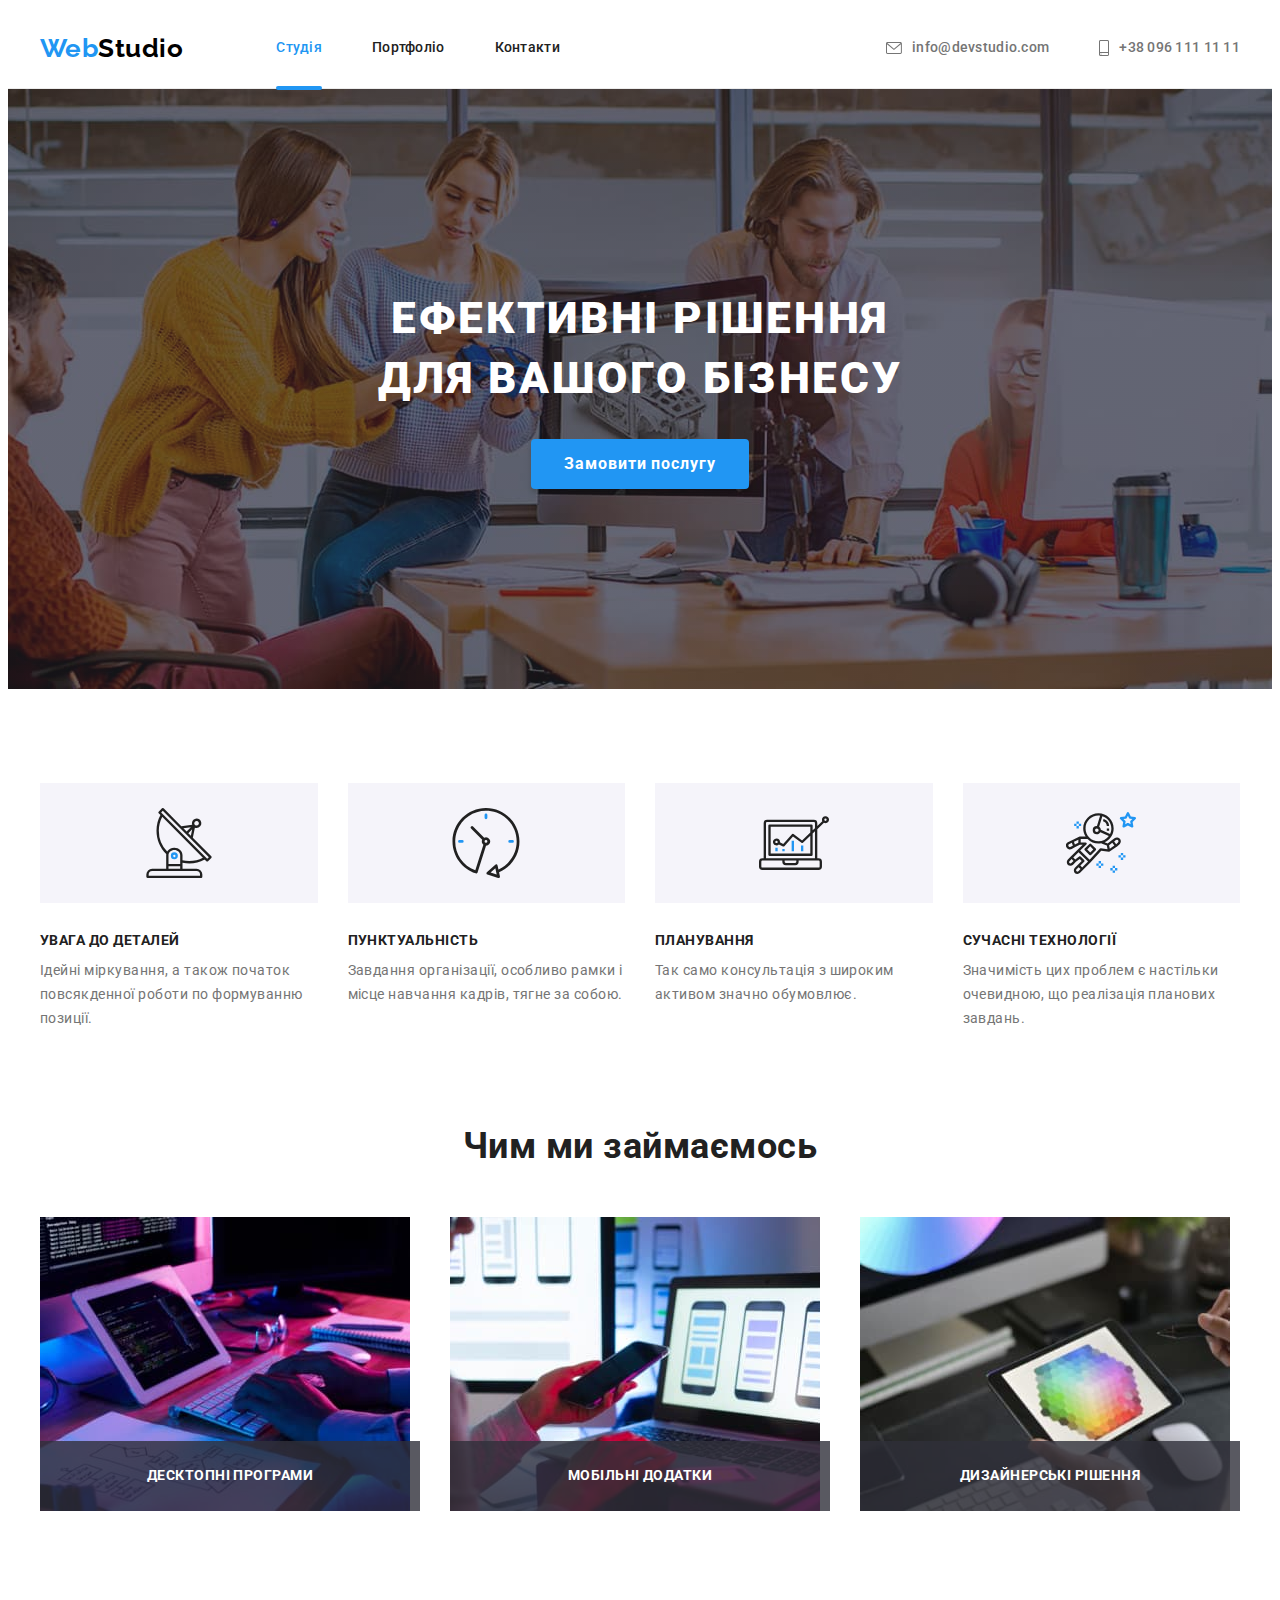
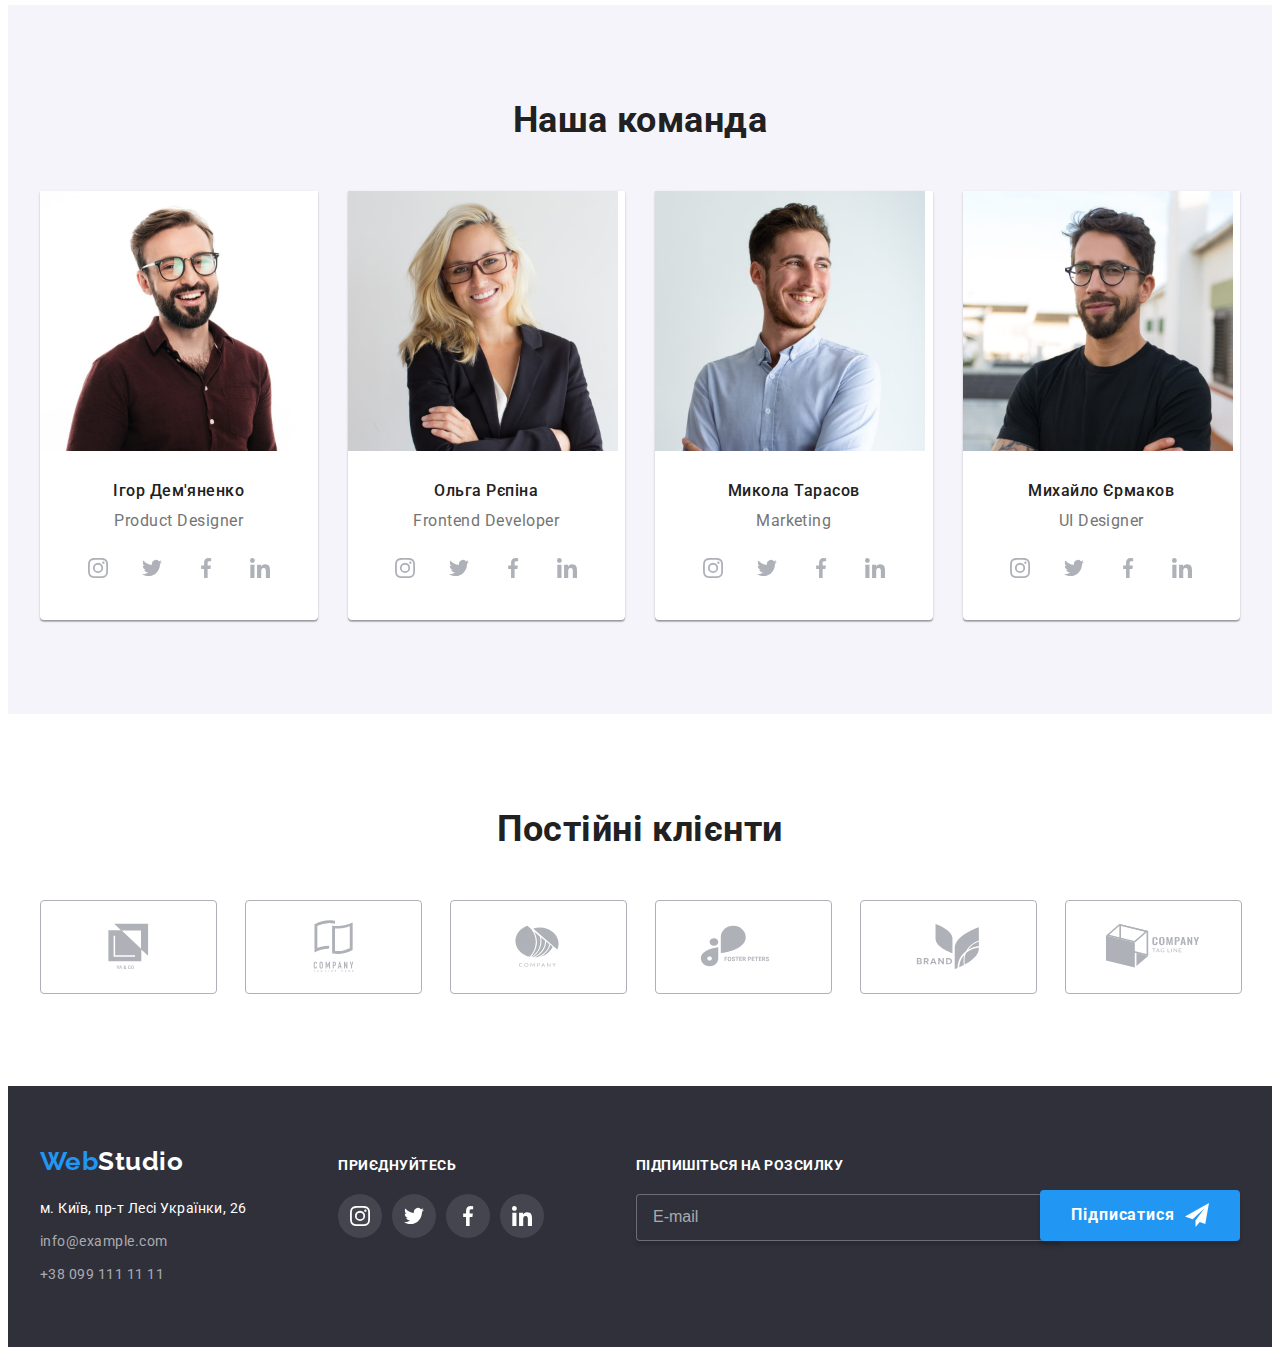
==== commit 8c936d1d: "add mobile menu" ====
--- a/index.html
+++ b/index.html
@@ -18,7 +18,7 @@
     <header class="page-header">
         <div class="container-header container">
             <a href="./index.html" class="logo">Web<span class="logo logo--black">Studio</span></a>
-            <nav class="site-nav">
+            <!-- <nav class="site-nav">
                 <ul class="site-nav__list list">
                     <li class="site-nav__item"><a href="./index.html" class="site-nav__link site-nav__link--current link">Студія</a></li>
                     <li class="site-nav__item"><a href="./portfolio.html" class="site-nav__link link">Портфоліо</a></li>
@@ -42,17 +42,45 @@
                         +38 096 111 11 11
                     </a>
                 </li>
-            </ul>
-            <div class="mobile-menu">
-                <button type="button" class="mobile-menu__button is-open" aria-expanded="false" data-menu-button>
-                    <svg width="40px" height="40px" aria-label="Перемикач мобільного меню">
-                        <use class="mobile-menu__icon-cross" href="./images/sprite.svg#cross"></use>
-                        <use class="mobile-menu__icon-menu" href="./images/sprite.svg#menu"></use>
-                    </svg>
-                </button>
-                <div class="mobile-menu__container is-open" data-menu>
-                    Content menu
-                </div>
+            </ul> -->
+            <button type="button" class="mobile-menu__button" aria-expanded="false" aria-controls="mobile-menu__container" data-menu-button>
+                <svg width="40px" height="40px" aria-label="Перемикач мобільного меню">
+                    <use class="mobile-menu__icon-cross" href="./images/sprite.svg#cross"></use>
+                    <use class="mobile-menu__icon-menu" href="./images/sprite.svg#menu"></use>
+                </svg>
+            </button>
+            <div class="mobile-menu__container" id="mobile-menu__container" data-menu>
+                <nav class="site-nav">
+                    <ul class="site-nav__list list">
+                        <li class="site-nav__item"><a href="./index.html" class="site-nav__link site-nav__link--current link">Студія</a></li>
+                        <li class="site-nav__item"><a href="./portfolio.html" class="site-nav__link link">Портфоліо</a></li>
+                        <li class="site-nav__item"><a href="" class="site-nav__link link">Контакти</a></li>
+                    </ul>
+                </nav>
+                <ul class="contacts list">
+                    <li class="contacts__item">
+                        <a href="mailto:info@devstudio.com" class="contacts__link link">
+                            <svg class="contacts__icon" width="16" height="12">
+                                <use href="./images/sprite.svg#icon-envelope"></use>
+                            </svg>
+                            info@devstudio.com
+                        </a>
+                    </li>
+                    <li class="contacts__item">
+                        <a href="tel:+380961111111" class="contacts__link contacts__link--big link">
+                            <svg class="contacts__icon" width="10px" height="16px">
+                                <use href="./images/sprite.svg#icon-smartphone"></use>
+                            </svg>
+                            +38 096 111 11 11
+                        </a>
+                    </li>
+                </ul>
+                <ul class="social-platform list">
+                    <li class="social-platform__item"><a href="" class="social-platform__link social-platform__link--line link">Instagram</a></li>
+                    <li class="social-platform__item"><a href="" class="social-platform__link social-platform__link--line link">Twitter</a></li>
+                    <li class="social-platform__item"><a href="" class="social-platform__link social-platform__link--line link">Facebook</a></li>
+                    <li class="social-platform__item"><a href="" class="social-platform__link link">LinkedIn</a></li>
+                </ul>
             </div>
         </div>
     </header>
@@ -112,7 +140,7 @@
                                 <svg width="16" height="15" class="form__checkbox-icon">
                                     <use href="./images/sprite.svg#icon-check"></use>
                                 </svg>
-                                Погоджуюся з розсилкою та приймаю<a href="" class="form__checkbox-link">Умови договору</a>
+                                Погоджуюся з розсилкою та приймаю &nbsp;<a href="" class="form__checkbox-link">Умови договору</a>
                             </label>
                         </p>
                         <button type="submit" class="button form__button">Надіслати</button>
--- a/css/main.min.css
+++ b/css/main.min.css
@@ -1,2 +1,2 @@
-:root{--primary-text-colour: #212121;--secondary-text-colour: #757575;--accent-colour: #2196F3;--primary-background-colour: #ffffff;--secondary-background-colour: #F5F4FA;--primary-icon-colour: #AFB1B8}.section{padding:60px 0px}@media screen and (min-width: 1200px){.section{padding:94px 0px}}.container{padding-left:15px;padding-right:15px;margin-right:auto;margin-left:auto}@media screen and (min-width: 480px){.container{width:480px}}@media screen and (min-width: 768px){.container{width:768px}}@media screen and (min-width: 1200px){.container{width:1200px}}.body{background-color:var(--primary-background-colour);color:var(--primary-text-colour);font-family:Roboto,sans-serif;letter-spacing:.03em}h1,h2,h3,p,ul{margin-top:0px;margin-bottom:0px}img{display:block;max-width:100%;height:auto}.list{list-style:none;padding-left:0}.link{text-decoration:none}.title{font-weight:700;font-size:28px;line-height:1.18;text-align:center;margin-bottom:30px}@media screen and (min-width: 1200px){.title{font-size:36px;line-height:1.17;margin-bottom:50px}}.visually-hidden{position:absolute;white-space:nowrap;width:1px;height:1px;overflow:hidden;border:0;padding:0;clip:rect(0 0 0 0);-webkit-clip-path:inset(50%);clip-path:inset(50%);margin:-1px}.container{outline:2px solid tomato}.page-header{position:relative;border-bottom:1px solid #ECECEC}@media screen and (min-width: 768px){.container-header{display:-webkit-box;display:-ms-flexbox;display:flex;-webkit-box-orient:horizontal;-webkit-box-direction:normal;-ms-flex-direction:row;flex-direction:row;-webkit-box-pack:justify;-ms-flex-pack:justify;justify-content:space-between;-webkit-box-align:center;-ms-flex-align:center;align-items:center;-ms-flex-wrap:nowrap;flex-wrap:nowrap}}.logo{color:var(--accent-colour);font-family:Raleway,sans-serif;font-weight:700;font-size:24px;line-height:1.17;text-decoration:none;-webkit-transition:color 250ms cubic-bezier(0.4, 0, 0.2, 1);transition:color 250ms cubic-bezier(0.4, 0, 0.2, 1)}.logo:hover,.logo:focus{color:var(--accent-colour)}.logo--black{color:#000000}.logo--white{color:var(--primary-background-colour)}@media screen and (min-width: 1200px){.logo{font-size:26px;line-height:1.19}}.site-nav__list{display:-webkit-box;display:-ms-flexbox;display:flex;-webkit-box-orient:horizontal;-webkit-box-direction:normal;-ms-flex-direction:row;flex-direction:row;-webkit-box-pack:center;-ms-flex-pack:center;justify-content:center;-webkit-box-align:center;-ms-flex-align:center;align-items:center;-ms-flex-wrap:nowrap;flex-wrap:nowrap}@media screen and (min-width: 1200px){.site-nav__list{margin-left:93px}}.site-nav__item:not(:last-child){margin-right:50px}.site-nav__link{display:block;padding-top:32px;padding-bottom:32px;color:var(--primary-text-colour);font-weight:500;font-size:14px;line-height:1.14;letter-spacing:0.02em;-webkit-transition:color 250ms cubic-bezier(0.4, 0, 0.2, 1);transition:color 250ms cubic-bezier(0.4, 0, 0.2, 1)}.site-nav__link:hover,.site-nav__link:focus{color:var(--accent-colour)}.site-nav__link--current{position:relative;color:var(--accent-colour)}.site-nav__link--current::after{position:absolute;bottom:-2px;left:0;content:"";display:inline-block;width:100%;height:4px;border-radius:2px;background-color:var(--accent-colour)}@media screen and (min-width: 1200px){.contacts{display:-webkit-box;display:-ms-flexbox;display:flex;-webkit-box-orient:horizontal;-webkit-box-direction:normal;-ms-flex-direction:row;flex-direction:row;-webkit-box-pack:center;-ms-flex-pack:center;justify-content:center;-webkit-box-align:center;-ms-flex-align:center;align-items:center;-ms-flex-wrap:nowrap;flex-wrap:nowrap;margin-left:auto}}@media screen and (max-width: 1199px){.contacts__item:not(:last-child){margin-bottom:10px}}@media screen and (min-width: 1200px){.contacts__item:not(:last-child){margin-right:50px}}.contacts__link{color:var(--secondary-text-colour);font-weight:500;font-size:14px;line-height:1.14;letter-spacing:0.02em;-webkit-transition:color 250ms cubic-bezier(0.4, 0, 0.2, 1);transition:color 250ms cubic-bezier(0.4, 0, 0.2, 1)}@media screen and (min-width: 1200px){.contacts__link{display:-webkit-box;display:-ms-flexbox;display:flex;-webkit-box-orient:horizontal;-webkit-box-direction:normal;-ms-flex-direction:row;flex-direction:row;-webkit-box-pack:center;-ms-flex-pack:center;justify-content:center;-webkit-box-align:center;-ms-flex-align:center;align-items:center;-ms-flex-wrap:nowrap;flex-wrap:nowrap}}.contacts__link:hover,.contacts__link:focus{color:var(--accent-colour)}.contacts__icon{margin-right:8px;fill:currentColor}@media screen and (min-width: 1200px){.contacts__icon{margin-right:10px}}@media screen and (min-width: 768px){.mobile-menu{display:none}}.mobile-menu__button{display:-webkit-inline-box;display:-ms-inline-flexbox;display:inline-flex;border:none;background-color:transparent;cursor:pointer;-webkit-transition:fill 250ms cubic-bezier(0.4, 0, 0.2, 1);transition:fill 250ms cubic-bezier(0.4, 0, 0.2, 1)}.mobile-menu__button:hover,.mobile-menu__button:focus{fill:var(--accent-colour)}.mobile-menu__button.is-open .mobile-menu__icon-menu{display:none}.mobile-menu__icon-cross{display:none}.mobile-menu__button.is-open .mobile-menu__icon-cross{display:block}.mobile-menu__container{display:none;position:absolute;top:100%;left:0;width:100%;padding:48px 40px;background-color:var(--primary-background-colour)}.mobile-menu__container.is-open{display:block}.hero{text-align:center;padding:118px 0px;max-width:1600px;margin-left:auto;margin-right:auto;background-color:#2F303A;background-image:-webkit-gradient(linear, left top, right top, from(rgba(47,48,58,0.4)), to(rgba(47,48,58,0.4))),url(../images/hero.jpg);background-image:linear-gradient(to right, rgba(47,48,58,0.4), rgba(47,48,58,0.4)),url(../images/hero.jpg);background-repeat:no-repeat;background-position:center;background-size:cover}@media screen and (min-width: 1200px){.hero{padding:200px 0px}}.hero__title{color:var(--primary-background-colour);font-style:normal;font-weight:900;font-size:26px;line-height:1.62;letter-spacing:0.06em;text-transform:uppercase;margin-bottom:30px}@media screen and (min-width: 1200px){.hero__title{font-size:44px;line-height:1.36}}.button{display:inline-block;min-width:200px;padding:10px 32px;border:1px solid transparent;border-radius:4px;-webkit-box-shadow:0px 4px 4px rgba(0,0,0,0.15);box-shadow:0px 4px 4px rgba(0,0,0,0.15);color:var(--primary-background-colour);background-color:var(--accent-colour);font-family:inherit;font-weight:700;font-size:16px;line-height:1.8;text-align:center;letter-spacing:0.06em;cursor:pointer;-webkit-transition:background-color 250ms cubic-bezier(0.4, 0, 0.2, 1);transition:background-color 250ms cubic-bezier(0.4, 0, 0.2, 1)}.button:hover,.button:focus{background-color:#188CE8}.backdrop{position:fixed;top:0;left:0;z-index:1;width:100vw;height:100vh;background-color:rgba(0,0,0,0.2);opacity:1;-webkit-transition:opacity 250ms cubic-bezier(0.4, 0, 0.2, 1);transition:opacity 250ms cubic-bezier(0.4, 0, 0.2, 1)}.backdrop.is-hidden{opacity:0;pointer-events:none}.modal{position:absolute;top:50%;left:50%;-webkit-transform:translate(-50%, -50%) scale(1);transform:translate(-50%, -50%) scale(1);min-width:450px;min-height:609px;background-color:var(--primary-background-colour);-webkit-box-shadow:0px 1px 3px rgba(0,0,0,0.12),0px 1px 1px rgba(0,0,0,0.14),0px 2px 1px rgba(0,0,0,0.2);box-shadow:0px 1px 3px rgba(0,0,0,0.12),0px 1px 1px rgba(0,0,0,0.14),0px 2px 1px rgba(0,0,0,0.2);border-radius:4px;-webkit-transition:-webkit-transform 250ms cubic-bezier(0.4, 0, 0.2, 1);transition:-webkit-transform 250ms cubic-bezier(0.4, 0, 0.2, 1);transition:transform 250ms cubic-bezier(0.4, 0, 0.2, 1);transition:transform 250ms cubic-bezier(0.4, 0, 0.2, 1), -webkit-transform 250ms cubic-bezier(0.4, 0, 0.2, 1)}.backdrop.is-hidden .modal{-webkit-transform:translate(-50%, -50%) scale(0.9);transform:translate(-50%, -50%) scale(0.9)}.modal__button{position:absolute;top:8px;right:8px;display:inline-block;min-width:30px;min-height:30px;cursor:pointer;border:1px solid rgba(0,0,0,0.1);border-radius:50%;background-color:var(--primary-background-colour);-webkit-transition:fill 250ms cubic-bezier(0.4, 0, 0.2, 1);transition:fill 250ms cubic-bezier(0.4, 0, 0.2, 1)}.modal__button:hover,.modal__button:focus{fill:var(--accent-colour)}.form{padding:40px}.form__text{margin-bottom:12px;font-weight:700;font-size:20px;line-height:1.5;text-align:center}@media screen and (min-width: 1200px){.form__text{line-height:1.15}}.form__field{display:-webkit-box;display:-ms-flexbox;display:flex;-webkit-box-orient:vertical;-webkit-box-direction:normal;-ms-flex-direction:column;flex-direction:column;-webkit-box-pack:center;-ms-flex-pack:center;justify-content:center;-webkit-box-align:stretch;-ms-flex-align:stretch;align-items:stretch;-ms-flex-wrap:nowrap;flex-wrap:nowrap;margin-bottom:10px}.form__label{margin-bottom:4px;font-size:12px;line-height:1.17;letter-spacing:0.01em;color:var(--secondary-text-colour)}.form__group{position:relative}.form__icon{position:absolute;top:50%;left:15px;-webkit-transform:translateY(-50%);transform:translateY(-50%);-webkit-transition:fill 250ms cubic-bezier(0.4, 0, 0.2, 1);transition:fill 250ms cubic-bezier(0.4, 0, 0.2, 1)}.form__input:focus+.form__icon{fill:var(--accent-colour)}.form__input{width:100%;margin:0;padding:11px 12px 11px 42px;border:1px solid rgba(33,33,33,0.2);border-radius:4px;outline:none;-webkit-transition:border 250ms cubic-bezier(0.4, 0, 0.2, 1);transition:border 250ms cubic-bezier(0.4, 0, 0.2, 1)}.form__group:focus-within .form__input{border:1px solid var(--accent-colour)}.form__textarea{resize:none;height:138px;margin:0;padding:12px 16px;border:1px solid rgba(33,33,33,0.2);border-radius:4px;outline:none;-webkit-transition:border 250ms cubic-bezier(0.4, 0, 0.2, 1);transition:border 250ms cubic-bezier(0.4, 0, 0.2, 1)}.form__field:focus-within .form__textarea{border:1px solid var(--accent-colour)}.form__textarea::-webkit-input-placeholder{font-size:12px;line-height:1.17;letter-spacing:0.01em;color:rgba(117,117,117,0.5)}.form__textarea:-ms-input-placeholder{font-size:12px;line-height:1.17;letter-spacing:0.01em;color:rgba(117,117,117,0.5)}.form__textarea::-ms-input-placeholder{font-size:12px;line-height:1.17;letter-spacing:0.01em;color:rgba(117,117,117,0.5)}.form__textarea::placeholder{font-size:12px;line-height:1.17;letter-spacing:0.01em;color:rgba(117,117,117,0.5)}.form__checkbox{margin-top:20px}.form__checkbox-label{display:-webkit-box;display:-ms-flexbox;display:flex;-webkit-box-orient:horizontal;-webkit-box-direction:normal;-ms-flex-direction:row;flex-direction:row;-webkit-box-pack:start;-ms-flex-pack:start;justify-content:flex-start;-webkit-box-align:center;-ms-flex-align:center;align-items:center;-ms-flex-wrap:nowrap;flex-wrap:nowrap;font-size:12px;line-height:1.17;color:var(--secondary-text-colour)}@media screen and (min-width: 1200px){.form__checkbox-label{font-size:14px;line-height:1.71}}.form__checkbox-input{appearance:none;-webkit-appearance:none;-moz-appearance:none;position:absolute}.form__checkbox-icon{fill:var(--primary-background-colour);border:2px solid var(--primary-text-colour);border-radius:2px;margin-left:13px;margin-right:7px;-webkit-transition:border 250ms cubic-bezier(0.4, 0, 0.2, 1),fill 250ms cubic-bezier(0.4, 0, 0.2, 1);transition:border 250ms cubic-bezier(0.4, 0, 0.2, 1),fill 250ms cubic-bezier(0.4, 0, 0.2, 1)}.form__checkbox-input:checked+.form__checkbox-icon{fill:var(--accent-colour);border:0}.form__checkbox-input:focus+.form__checkbox-icon{border-color:var(--accent-colour)}.form__checkbox-link{margin-left:2px;font-size:12px;line-height:1.17;color:var(--accent-colour);-webkit-transition:-webkit-text-decoration 250ms cubic-bezier(0.4, 0, 0.2, 1);transition:-webkit-text-decoration 250ms cubic-bezier(0.4, 0, 0.2, 1);transition:text-decoration 250ms cubic-bezier(0.4, 0, 0.2, 1);transition:text-decoration 250ms cubic-bezier(0.4, 0, 0.2, 1), -webkit-text-decoration 250ms cubic-bezier(0.4, 0, 0.2, 1)}.form__checkbox-link:hover{text-decoration:none}@media screen and (min-width: 1200px){.form__checkbox-link{font-size:14px;line-height:1.71}}.form__button{display:block;margin:30px auto 0;padding:10px 55px}.advantages{padding:60px 0px}@media screen and (min-width: 1200px){.advantages{padding:94px 0px 0px}}@media screen and (min-width: 768px){.advantages__list{display:-webkit-box;display:-ms-flexbox;display:flex;-ms-flex-wrap:wrap;flex-wrap:wrap;gap:30px}}@media screen and (max-width: 767px){.advantages__item:not(:last-child){margin-bottom:30px}}@media screen and (min-width: 768px){.advantages__item{-ms-flex-preferred-size:calc((100% - 30px) / 2);flex-basis:calc((100% - 30px) / 2)}}@media screen and (min-width: 1200px){.advantages__item{-ms-flex-preferred-size:calc((100% - 90px) / 4);flex-basis:calc((100% - 90px) / 4)}}.advantages__icon-field{height:120px;background-color:var(--secondary-background-colour);margin-bottom:30px;display:-webkit-box;display:-ms-flexbox;display:flex;-webkit-box-pack:center;-ms-flex-pack:center;justify-content:center;-webkit-box-align:center;-ms-flex-align:center;align-items:center}.advantages__title{font-weight:700;font-size:14px;line-height:1.14;text-transform:uppercase;margin-bottom:10px}.advantages__text{color:var(--secondary-text-colour);font-size:14px;line-height:1.71}@media screen and (max-width: 1199px){.work__section{display:none}}.work{display:-webkit-box;display:-ms-flexbox;display:flex;-webkit-box-orient:horizontal;-webkit-box-direction:normal;-ms-flex-direction:row;flex-direction:row;-webkit-box-pack:center;-ms-flex-pack:center;justify-content:center;-webkit-box-align:center;-ms-flex-align:center;align-items:center;-ms-flex-wrap:nowrap;flex-wrap:nowrap}.work__item{-ms-flex-preferred-size:calc((100% - 60px) / 3);flex-basis:calc((100% - 60px) / 3);margin-right:30px}.work__item:nth-child(3n){margin-right:0}.work__thumb{position:relative}.work__label{position:absolute;left:0;bottom:0;width:100%;background-color:rgba(47,48,58,0.8);padding:27px 0}.work__text{font-weight:700;font-size:14px;line-height:1.14;text-transform:uppercase;text-align:center;color:var(--primary-background-colour)}.team{background-color:var(--secondary-background-colour)}@media screen and (min-width: 768px){.team__list{display:-webkit-box;display:-ms-flexbox;display:flex;-webkit-box-orient:horizontal;-webkit-box-direction:normal;-ms-flex-direction:row;flex-direction:row;-webkit-box-pack:center;-ms-flex-pack:center;justify-content:center;-webkit-box-align:center;-ms-flex-align:center;align-items:center;-ms-flex-wrap:wrap;flex-wrap:wrap;gap:30px}}.team__card{background-color:var(--primary-background-colour);border-radius:0px 0px 4px 4px;-webkit-box-shadow:0px 1px 3px rgba(0,0,0,0.12),0px 1px 1px rgba(0,0,0,0.14),0px 2px 1px rgba(0,0,0,0.2);box-shadow:0px 1px 3px rgba(0,0,0,0.12),0px 1px 1px rgba(0,0,0,0.14),0px 2px 1px rgba(0,0,0,0.2)}@media screen and (max-width: 767px){.team__card:not(:last-child){margin-bottom:30px}}@media screen and (min-width: 768px){.team__card{-ms-flex-preferred-size:calc((100% - 30px) / 2);flex-basis:calc((100% - 30px) / 2)}}@media screen and (min-width: 1200px){.team__card{-ms-flex-preferred-size:calc((100% - 90px) / 4);flex-basis:calc((100% - 90px) / 4)}}.team__information{padding:30px 0px 24px}@media screen and (min-width: 1200px){.team__information{padding:30px 0px}}.team__name{font-weight:500;font-size:16px;line-height:1.2;text-align:center;margin-bottom:10px}.team__text{color:var(--secondary-text-colour);font-size:16px;line-height:1.2;text-align:center;margin-bottom:16px}.socialmedia{display:-webkit-box;display:-ms-flexbox;display:flex;-webkit-box-orient:horizontal;-webkit-box-direction:normal;-ms-flex-direction:row;flex-direction:row;-webkit-box-pack:center;-ms-flex-pack:center;justify-content:center;-webkit-box-align:center;-ms-flex-align:center;align-items:center;-ms-flex-wrap:nowrap;flex-wrap:nowrap}.socialmedia__item{margin-right:10px}.socialmedia__item:nth-child(4n){margin-right:0}.socialmedia__link{display:-webkit-box;display:-ms-flexbox;display:flex;-webkit-box-orient:horizontal;-webkit-box-direction:normal;-ms-flex-direction:row;flex-direction:row;-webkit-box-pack:center;-ms-flex-pack:center;justify-content:center;-webkit-box-align:center;-ms-flex-align:center;align-items:center;-ms-flex-wrap:nowrap;flex-wrap:nowrap;width:44px;height:44px;border-radius:50%;color:var(--primary-icon-colour);-webkit-transition:color 250ms cubic-bezier(0.4, 0, 0.2, 1),background-color 250ms cubic-bezier(0.4, 0, 0.2, 1);transition:color 250ms cubic-bezier(0.4, 0, 0.2, 1),background-color 250ms cubic-bezier(0.4, 0, 0.2, 1)}.socialmedia__link:hover,.socialmedia__link:focus{background-color:var(--accent-colour);color:var(--primary-background-colour)}.socialmedia__link--white{background-color:#FFFFFF1A;color:var(--primary-background-colour)}.socialmedia__link--white:hover,.socialmedia__link--white:focus{background-color:var(--accent-colour)}.socialmedia__icon{fill:currentColor}.socialmedia__container{width:206px;height:80px}@media screen and (max-width: 767px){.socialmedia__container{margin:60px auto}}.socialmedia__text{font-weight:700;font-size:14px;line-height:1.14;text-transform:uppercase;margin-bottom:20px;color:var(--primary-background-colour)}.clients{display:-webkit-box;display:-ms-flexbox;display:flex;-webkit-box-orient:horizontal;-webkit-box-direction:normal;-ms-flex-direction:row;flex-direction:row;-webkit-box-pack:center;-ms-flex-pack:center;justify-content:center;-webkit-box-align:center;-ms-flex-align:center;align-items:center;-ms-flex-wrap:wrap;flex-wrap:wrap;gap:30px}.clients__item{height:92px}@media screen and (min-width: 480px){.clients__item{-ms-flex-preferred-size:calc((100% - 30px) / 2);flex-basis:calc((100% - 30px) / 2)}}@media screen and (min-width: 768px){.clients__item{-ms-flex-preferred-size:calc((100% - 60px) / 3);flex-basis:calc((100% - 60px) / 3)}}@media screen and (min-width: 1200px){.clients__item{-ms-flex-preferred-size:calc((100% - 150px) / 6);flex-basis:calc((100% - 150px) / 6)}}.clients__link{display:-webkit-box;display:-ms-flexbox;display:flex;-webkit-box-orient:horizontal;-webkit-box-direction:normal;-ms-flex-direction:row;flex-direction:row;-webkit-box-pack:center;-ms-flex-pack:center;justify-content:center;-webkit-box-align:center;-ms-flex-align:center;align-items:center;-ms-flex-wrap:nowrap;flex-wrap:nowrap;width:100%;height:100%;border:1px solid var(--primary-icon-colour);border-radius:4px;color:var(--primary-icon-colour);-webkit-transition:color 250ms cubic-bezier(0.4, 0, 0.2, 1),border 250ms cubic-bezier(0.4, 0, 0.2, 1);transition:color 250ms cubic-bezier(0.4, 0, 0.2, 1),border 250ms cubic-bezier(0.4, 0, 0.2, 1)}.clients__link:hover,.clients__link:focus{color:var(--accent-colour);border:1px solid var(--accent-colour)}.clients__icon{fill:currentColor}.page-footer{background-color:#2F303A;padding:60px 0px}@media screen and (max-width: 1199px){.container-footer{text-align:center}}@media screen and (min-width: 768px) and (max-width: 1199px){.container-footer{display:-webkit-box;display:-ms-flexbox;display:flex;-webkit-box-orient:horizontal;-webkit-box-direction:normal;-ms-flex-direction:row;flex-direction:row;-ms-flex-pack:distribute;justify-content:space-around;-webkit-box-align:baseline;-ms-flex-align:baseline;align-items:baseline;-ms-flex-wrap:wrap;flex-wrap:wrap}}@media screen and (min-width: 1200px){.container-footer{display:-webkit-box;display:-ms-flexbox;display:flex;-webkit-box-orient:horizontal;-webkit-box-direction:normal;-ms-flex-direction:row;flex-direction:row;-webkit-box-pack:justify;-ms-flex-pack:justify;justify-content:space-between;-webkit-box-align:baseline;-ms-flex-align:baseline;align-items:baseline;-ms-flex-wrap:nowrap;flex-wrap:nowrap}}.address__text{margin-top:20px;color:var(--primary-background-colour);font-style:normal;font-size:14px;line-height:1.71}.address__item{margin-top:8px}@media screen and (min-width: 1200px){.address__item{margin-top:9px}}.address__link{color:rgba(255,255,255,0.6);font-style:normal;font-weight:400;font-size:14px;line-height:1.71;-webkit-transition:color 250ms cubic-bezier(0.4, 0, 0.2, 1);transition:color 250ms cubic-bezier(0.4, 0, 0.2, 1)}.address__link:hover,.address__link:focus{color:var(--accent-colour)}@media screen and (min-width: 768px) and (max-width: 1199px){.subscribtion{margin-top:60px}}@media screen and (min-width: 1200px){.subscribtion{display:-webkit-box;display:-ms-flexbox;display:flex;-webkit-box-orient:horizontal;-webkit-box-direction:normal;-ms-flex-direction:row;flex-direction:row;-webkit-box-pack:center;-ms-flex-pack:center;justify-content:center;-webkit-box-align:end;-ms-flex-align:end;align-items:flex-end;-ms-flex-wrap:nowrap;flex-wrap:nowrap}}.subscribtion__text{margin-bottom:20px;font-weight:700;font-size:14px;line-height:1.14;text-transform:uppercase;color:var(--primary-background-colour)}.subscribtion__input{width:100%;padding:15px 16px;border:1px solid rgba(255,255,255,0.3);-webkit-box-shadow:0px 4px 4px rgba(0,0,0,0.15);box-shadow:0px 4px 4px rgba(0,0,0,0.15);border-radius:4px;background-color:#2F303A;outline:none;color:var(--primary-background-colour);-webkit-transition:border 250ms cubic-bezier(0.4, 0, 0.2, 1);transition:border 250ms cubic-bezier(0.4, 0, 0.2, 1)}@media screen and (min-width: 480px) and (max-width: 1199px){.subscribtion__input{min-width:450px}}@media screen and (min-width: 1200px){.subscribtion__input{min-width:358px}}.subscribtion__label:focus-within .subscribtion__input{border:1px solid var(--accent-colour)}.subscribtion__input::-webkit-input-placeholder{font-size:16px;line-height:1.25;color:rgba(255,255,255,0.6)}.subscribtion__input:-ms-input-placeholder{font-size:16px;line-height:1.25;color:rgba(255,255,255,0.6)}.subscribtion__input::-ms-input-placeholder{font-size:16px;line-height:1.25;color:rgba(255,255,255,0.6)}.subscribtion__input::placeholder{font-size:16px;line-height:1.25;color:rgba(255,255,255,0.6)}.subscribtion__button{display:-webkit-inline-box;display:-ms-inline-flexbox;display:inline-flex;-webkit-box-orient:horizontal;-webkit-box-direction:normal;-ms-flex-direction:row;flex-direction:row;-webkit-box-pack:center;-ms-flex-pack:center;justify-content:center;-webkit-box-align:center;-ms-flex-align:center;align-items:center;-ms-flex-wrap:nowrap;flex-wrap:nowrap;padding:10px 28px}@media screen and (max-width: 1199px){.subscribtion__button{margin-top:20px}}@media screen and (min-width: 1200px){.subscribtion__button{margin-left:12px}}.subscribtion__icon{margin-left:10px}.filter{display:-webkit-box;display:-ms-flexbox;display:flex;-webkit-box-orient:horizontal;-webkit-box-direction:normal;-ms-flex-direction:row;flex-direction:row;-webkit-box-pack:center;-ms-flex-pack:center;justify-content:center;-webkit-box-align:center;-ms-flex-align:center;align-items:center;-ms-flex-wrap:wrap;flex-wrap:wrap;gap:15px 8px;margin-bottom:40px}@media screen and (max-width: 767px){.filter{-webkit-box-pack:start;-ms-flex-pack:start;justify-content:flex-start}}@media screen and (min-width: 768px){.filter{margin-bottom:30px}}@media screen and (min-width: 1200px){.filter{margin-bottom:50px}}.filter__button{display:inline-block;min-width:auto;padding:6px 22px;border:1px solid transparent;border-radius:4px;color:var(--primary-text-colour);background-color:var(--secondary-background-colour);font-family:inherit;font-weight:500;font-size:16px;line-height:1.62;text-align:center;letter-spacing:0.03em;cursor:pointer;-webkit-transition:background-color 250ms cubic-bezier(0.4, 0, 0.2, 1),color 250ms cubic-bezier(0.4, 0, 0.2, 1),-webkit-box-shadow 250ms cubic-bezier(0.4, 0, 0.2, 1);transition:background-color 250ms cubic-bezier(0.4, 0, 0.2, 1),color 250ms cubic-bezier(0.4, 0, 0.2, 1),-webkit-box-shadow 250ms cubic-bezier(0.4, 0, 0.2, 1);transition:background-color 250ms cubic-bezier(0.4, 0, 0.2, 1),color 250ms cubic-bezier(0.4, 0, 0.2, 1),box-shadow 250ms cubic-bezier(0.4, 0, 0.2, 1);transition:background-color 250ms cubic-bezier(0.4, 0, 0.2, 1),color 250ms cubic-bezier(0.4, 0, 0.2, 1),box-shadow 250ms cubic-bezier(0.4, 0, 0.2, 1),-webkit-box-shadow 250ms cubic-bezier(0.4, 0, 0.2, 1)}.filter__button:hover,.filter__button:focus{color:var(--primary-background-colour);background-color:var(--accent-colour);-webkit-box-shadow:0px 3px 1px rgba(0,0,0,0.1),0px 1px 2px rgba(0,0,0,0.08),0px 2px 2px rgba(0,0,0,0.12);box-shadow:0px 3px 1px rgba(0,0,0,0.1),0px 1px 2px rgba(0,0,0,0.08),0px 2px 2px rgba(0,0,0,0.12)}.filter__button--current{color:var(--primary-background-colour);background-color:var(--accent-colour);-webkit-box-shadow:0px 3px 1px rgba(0,0,0,0.1),0px 1px 2px rgba(0,0,0,0.08),0px 2px 2px rgba(0,0,0,0.12);box-shadow:0px 3px 1px rgba(0,0,0,0.1),0px 1px 2px rgba(0,0,0,0.08),0px 2px 2px rgba(0,0,0,0.12)}@media screen and (min-width: 768px){.portfolio{display:-webkit-box;display:-ms-flexbox;display:flex;-webkit-box-orient:horizontal;-webkit-box-direction:normal;-ms-flex-direction:row;flex-direction:row;-webkit-box-pack:start;-ms-flex-pack:start;justify-content:flex-start;-webkit-box-align:center;-ms-flex-align:center;align-items:center;-ms-flex-wrap:wrap;flex-wrap:wrap;gap:30px}}@media screen and (max-width: 767px){.portfolio__item:not(:last-child){margin-bottom:30px}}@media screen and (min-width: 768px){.portfolio__item{-ms-flex-preferred-size:calc((100% - 30px) / 2);flex-basis:calc((100% - 30px) / 2)}}@media screen and (min-width: 1200px){.portfolio__item{-ms-flex-preferred-size:calc((100% - 60px) / 3);flex-basis:calc((100% - 60px) / 3)}}.portfolio__link{display:-webkit-box;display:-ms-flexbox;display:flex;-webkit-box-orient:vertical;-webkit-box-direction:normal;-ms-flex-direction:column;flex-direction:column;height:100%;-webkit-transition:-webkit-box-shadow 250ms cubic-bezier(0.4, 0, 0.2, 1);transition:-webkit-box-shadow 250ms cubic-bezier(0.4, 0, 0.2, 1);transition:box-shadow 250ms cubic-bezier(0.4, 0, 0.2, 1);transition:box-shadow 250ms cubic-bezier(0.4, 0, 0.2, 1), -webkit-box-shadow 250ms cubic-bezier(0.4, 0, 0.2, 1)}.portfolio__link:hover,.portfolio__link:focus{-webkit-box-shadow:0px 4px 4px 0px #00000040;box-shadow:0px 4px 4px 0px #00000040}.portfolio__thumb{position:relative;overflow:hidden}.portfolio__overlay{position:absolute;top:0;left:0;width:100%;height:100%;background-color:rgba(33,150,243,0.9);-webkit-transition:-webkit-transform 250ms cubic-bezier(0.4, 0, 0.2, 1);transition:-webkit-transform 250ms cubic-bezier(0.4, 0, 0.2, 1);transition:transform 250ms cubic-bezier(0.4, 0, 0.2, 1);transition:transform 250ms cubic-bezier(0.4, 0, 0.2, 1), -webkit-transform 250ms cubic-bezier(0.4, 0, 0.2, 1);-webkit-transform:translateY(100%);transform:translateY(100%)}.portfolio__link:hover .portfolio__overlay,.portfolio__link:focus .portfolio__overlay{-webkit-transform:translateY(0);transform:translateY(0)}.portfolio__text{position:absolute;display:-webkit-box;display:-ms-flexbox;display:flex;-webkit-box-align:center;-ms-flex-align:center;align-items:center;height:100%;font-size:18px;line-height:1.55;padding:0 24px;color:var(--primary-background-colour)}.portfolio__meta{-webkit-box-flex:1;-ms-flex-positive:1;flex-grow:1;padding:20px 24px;border:1px solid #EEEEEE;border-top:0}.portfolio__name{color:var(--primary-text-colour);font-weight:700;font-size:18px;line-height:2;letter-spacing:0.06em}.portfolio__label{color:var(--secondary-text-colour);font-size:16px;line-height:1.88;margin-top:4px}
+:root{--primary-text-colour: #212121;--secondary-text-colour: #757575;--accent-colour: #2196F3;--primary-background-colour: #ffffff;--secondary-background-colour: #F5F4FA;--primary-icon-colour: #AFB1B8}.section{padding:60px 0px}@media screen and (min-width: 1200px){.section{padding:94px 0px}}.container{padding-left:15px;padding-right:15px;margin-right:auto;margin-left:auto}@media screen and (min-width: 480px){.container{width:480px}}@media screen and (min-width: 768px){.container{width:768px}}@media screen and (min-width: 1200px){.container{width:1200px}}.body{background-color:var(--primary-background-colour);color:var(--primary-text-colour);font-family:Roboto,sans-serif;letter-spacing:.03em}.body.modal-open{overflow:hidden}h1,h2,h3,p,ul{margin-top:0px;margin-bottom:0px}img{display:block;max-width:100%;height:auto}.list{list-style:none;padding-left:0}.link{text-decoration:none}.title{font-weight:700;font-size:28px;line-height:1.18;text-align:center;margin-bottom:30px}@media screen and (min-width: 1200px){.title{font-size:36px;line-height:1.17;margin-bottom:50px}}.visually-hidden{position:absolute;white-space:nowrap;width:1px;height:1px;overflow:hidden;border:0;padding:0;clip:rect(0 0 0 0);-webkit-clip-path:inset(50%);clip-path:inset(50%);margin:-1px}.page-header{position:relative;border-bottom:1px solid #ECECEC}.container-header{display:-webkit-box;display:-ms-flexbox;display:flex;-webkit-box-orient:horizontal;-webkit-box-direction:normal;-ms-flex-direction:row;flex-direction:row;-webkit-box-pack:center;-ms-flex-pack:center;justify-content:center;-webkit-box-align:center;-ms-flex-align:center;align-items:center;-ms-flex-wrap:nowrap;flex-wrap:nowrap}@media screen and (max-width: 767px){.container-header{-webkit-box-pack:justify;-ms-flex-pack:justify;justify-content:space-between}}.logo{color:var(--accent-colour);font-family:Raleway,sans-serif;font-weight:700;font-size:24px;line-height:1.17;text-decoration:none;-webkit-transition:color 250ms cubic-bezier(0.4, 0, 0.2, 1);transition:color 250ms cubic-bezier(0.4, 0, 0.2, 1)}.logo:hover,.logo:focus{color:var(--accent-colour)}.logo--black{color:#000000}.logo--white{color:var(--primary-background-colour)}@media screen and (min-width: 1200px){.logo{font-size:26px;line-height:1.19}}@media screen and (min-width: 768px){.mobile-menu{display:none}}.mobile-menu__button{display:-webkit-inline-box;display:-ms-inline-flexbox;display:inline-flex;border:none;background-color:transparent;cursor:pointer;-webkit-transition:fill 250ms cubic-bezier(0.4, 0, 0.2, 1);transition:fill 250ms cubic-bezier(0.4, 0, 0.2, 1)}.mobile-menu__button:hover,.mobile-menu__button:focus{fill:var(--accent-colour)}@media screen and (min-width: 768px){.mobile-menu__button{display:none}}.mobile-menu__button.is-open .mobile-menu__icon-menu{display:none}.mobile-menu__icon-cross{display:none}.mobile-menu__button.is-open .mobile-menu__icon-cross{display:block}@media screen and (max-width: 767px){.mobile-menu__container{display:none;position:absolute;top:100%;left:0;width:100%;padding:48px 40px;background-color:var(--primary-background-colour)}.mobile-menu__container.is-open{display:block}}@media screen and (min-width: 768px){.mobile-menu__container{display:-webkit-box;display:-ms-flexbox;display:flex;-webkit-box-orient:horizontal;-webkit-box-direction:normal;-ms-flex-direction:row;flex-direction:row;-webkit-box-pack:justify;-ms-flex-pack:justify;justify-content:space-between;-webkit-box-align:center;-ms-flex-align:center;align-items:center;-ms-flex-wrap:nowrap;flex-wrap:nowrap;-webkit-box-flex:1;-ms-flex-positive:1;flex-grow:1}}@media screen and (max-width: 767px){.site-nav__list{display:-webkit-box;display:-ms-flexbox;display:flex;-webkit-box-orient:vertical;-webkit-box-direction:normal;-ms-flex-direction:column;flex-direction:column;gap:32px;margin-bottom:302px}}@media screen and (min-width: 768px){.site-nav__list{display:-webkit-box;display:-ms-flexbox;display:flex;-webkit-box-orient:horizontal;-webkit-box-direction:normal;-ms-flex-direction:row;flex-direction:row;-webkit-box-pack:center;-ms-flex-pack:center;justify-content:center;-webkit-box-align:center;-ms-flex-align:center;align-items:center;-ms-flex-wrap:nowrap;flex-wrap:nowrap;margin-left:88px}}@media screen and (min-width: 1200px){.site-nav__list{margin-left:93px}}@media screen and (min-width: 768px){.site-nav__item:not(:last-child){margin-right:50px}}.site-nav__link{display:block;color:var(--primary-text-colour);font-weight:500;font-size:40px;line-height:1.18;letter-spacing:0.02em;-webkit-transition:color 250ms cubic-bezier(0.4, 0, 0.2, 1);transition:color 250ms cubic-bezier(0.4, 0, 0.2, 1)}@media screen and (min-width: 768px){.site-nav__link{padding-top:32px;padding-bottom:32px}}.site-nav__link:hover,.site-nav__link:focus{color:var(--accent-colour)}.site-nav__link--current{color:var(--accent-colour)}@media screen and (min-width: 768px){.site-nav__link{font-size:14px;line-height:1.14}.site-nav__link--current{position:relative}.site-nav__link--current::after{position:absolute;bottom:-2px;left:0;content:"";display:inline-block;width:100%;height:4px;border-radius:2px;background-color:var(--accent-colour)}}@media screen and (max-width: 767px){.contacts{display:-webkit-box;display:-ms-flexbox;display:flex;-webkit-box-orient:vertical;-webkit-box-direction:reverse;-ms-flex-direction:column-reverse;flex-direction:column-reverse;gap:32px;margin-bottom:64px}}@media screen and (min-width: 1200px){.contacts{display:-webkit-box;display:-ms-flexbox;display:flex;-webkit-box-orient:horizontal;-webkit-box-direction:normal;-ms-flex-direction:row;flex-direction:row;-webkit-box-pack:center;-ms-flex-pack:center;justify-content:center;-webkit-box-align:center;-ms-flex-align:center;align-items:center;-ms-flex-wrap:nowrap;flex-wrap:nowrap}}@media screen and (max-width: 1199px){.contacts__item:not(:last-child){margin-bottom:10px}}@media screen and (min-width: 1200px){.contacts__item:not(:last-child){margin-right:50px}}.contacts__link{color:var(--secondary-text-colour);font-weight:500;font-size:24px;line-height:1.17;letter-spacing:0.02em;-webkit-transition:color 250ms cubic-bezier(0.4, 0, 0.2, 1);transition:color 250ms cubic-bezier(0.4, 0, 0.2, 1)}@media screen and (min-width: 1200px){.contacts__link{display:-webkit-box;display:-ms-flexbox;display:flex;-webkit-box-orient:horizontal;-webkit-box-direction:normal;-ms-flex-direction:row;flex-direction:row;-webkit-box-pack:center;-ms-flex-pack:center;justify-content:center;-webkit-box-align:center;-ms-flex-align:center;align-items:center;-ms-flex-wrap:nowrap;flex-wrap:nowrap}}.contacts__link:hover,.contacts__link:focus{color:var(--accent-colour)}@media screen and (max-width: 767px){.contacts__link--big{font-size:32px;line-height:1.25;color:var(--accent-colour)}.contacts__link--big:hover,.contacts__link--big:focus{color:#188CE8}}@media screen and (min-width: 768px){.contacts__link{font-size:14px;line-height:1.14}}.contacts__icon{margin-right:8px;fill:currentColor}@media screen and (max-width: 767px){.contacts__icon{display:none}}@media screen and (min-width: 1200px){.contacts__icon{margin-right:10px}}.social-platform{display:-webkit-box;display:-ms-flexbox;display:flex;-webkit-box-orient:horizontal;-webkit-box-direction:normal;-ms-flex-direction:row;flex-direction:row;-webkit-box-pack:start;-ms-flex-pack:start;justify-content:flex-start;-webkit-box-align:center;-ms-flex-align:center;align-items:center;-ms-flex-wrap:wrap;flex-wrap:wrap;gap:20px}@media screen and (min-width: 768px){.social-platform{display:none}}.social-platform__link{font-weight:500;font-size:18px;line-height:1.22;letter-spacing:0.02em;color:var(--accent-colour);-webkit-transition:color 250ms cubic-bezier(0.4, 0, 0.2, 1);transition:color 250ms cubic-bezier(0.4, 0, 0.2, 1)}.social-platform__link:hover,.social-platform__link:focus{color:#188CE8}.social-platform__link--line{position:relative}.social-platform__link--line::after{content:"";position:absolute;display:inline-block;top:0;left:0;width:1px;height:100%;background-color:rgba(33,33,33,0.2)}.hero{text-align:center;padding:118px 0px;max-width:1600px;margin-left:auto;margin-right:auto;background-color:#2F303A;background-image:-webkit-gradient(linear, left top, right top, from(rgba(47,48,58,0.4)), to(rgba(47,48,58,0.4))),url(../images/hero.jpg);background-image:linear-gradient(to right, rgba(47,48,58,0.4), rgba(47,48,58,0.4)),url(../images/hero.jpg);background-repeat:no-repeat;background-position:center;background-size:cover}@media screen and (min-width: 1200px){.hero{padding:200px 0px}}.hero__title{color:var(--primary-background-colour);font-style:normal;font-weight:900;font-size:26px;line-height:1.62;letter-spacing:0.06em;text-transform:uppercase;margin-bottom:30px}@media screen and (min-width: 1200px){.hero__title{font-size:44px;line-height:1.36}}.button{display:inline-block;min-width:200px;padding:10px 32px;border:1px solid transparent;border-radius:4px;-webkit-box-shadow:0px 4px 4px rgba(0,0,0,0.15);box-shadow:0px 4px 4px rgba(0,0,0,0.15);color:var(--primary-background-colour);background-color:var(--accent-colour);font-family:inherit;font-weight:700;font-size:16px;line-height:1.8;text-align:center;letter-spacing:0.06em;cursor:pointer;-webkit-transition:background-color 250ms cubic-bezier(0.4, 0, 0.2, 1);transition:background-color 250ms cubic-bezier(0.4, 0, 0.2, 1)}.button:hover,.button:focus{background-color:#188CE8}.backdrop{position:fixed;top:0;left:0;z-index:1;overflow-y:scroll;width:100vw;height:100vh;padding:93px 15px;background-color:rgba(0,0,0,0.2);opacity:1;-webkit-transition:opacity 250ms cubic-bezier(0.4, 0, 0.2, 1);transition:opacity 250ms cubic-bezier(0.4, 0, 0.2, 1)}.backdrop.is-hidden{opacity:0;pointer-events:none}.modal{position:relative;-webkit-transform:scale(1);transform:scale(1);-webkit-transition:-webkit-transform 250ms cubic-bezier(0.4, 0, 0.2, 1);transition:-webkit-transform 250ms cubic-bezier(0.4, 0, 0.2, 1);transition:transform 250ms cubic-bezier(0.4, 0, 0.2, 1);transition:transform 250ms cubic-bezier(0.4, 0, 0.2, 1), -webkit-transform 250ms cubic-bezier(0.4, 0, 0.2, 1);background-color:var(--primary-background-colour);-webkit-box-shadow:0px 1px 3px rgba(0,0,0,0.12),0px 1px 1px rgba(0,0,0,0.14),0px 2px 1px rgba(0,0,0,0.2);box-shadow:0px 1px 3px rgba(0,0,0,0.12),0px 1px 1px rgba(0,0,0,0.14),0px 2px 1px rgba(0,0,0,0.2);border-radius:4px}.backdrop.is-hidden .modal{-webkit-transform:scale(0.9);transform:scale(0.9)}@media screen and (min-width: 480px){.modal{min-width:450px;min-height:609px}}@media screen and (min-width: 768px){.modal{position:absolute;top:50%;left:50%;-webkit-transform:translate(-50%, -50%);transform:translate(-50%, -50%);-webkit-transition:-webkit-transform 250ms cubic-bezier(0.4, 0, 0.2, 1);transition:-webkit-transform 250ms cubic-bezier(0.4, 0, 0.2, 1);transition:transform 250ms cubic-bezier(0.4, 0, 0.2, 1);transition:transform 250ms cubic-bezier(0.4, 0, 0.2, 1), -webkit-transform 250ms cubic-bezier(0.4, 0, 0.2, 1)}.backdrop.is-hidden .modal{-webkit-transform:translate(-50%, -50%);transform:translate(-50%, -50%)}}@media screen and (min-width: 1200px){.modal{min-width:528px;min-height:581px}}.modal__button{position:absolute;top:8px;right:8px;display:inline-block;min-width:30px;min-height:30px;cursor:pointer;border:1px solid rgba(0,0,0,0.1);border-radius:50%;background-color:var(--primary-background-colour);-webkit-transition:fill 250ms cubic-bezier(0.4, 0, 0.2, 1);transition:fill 250ms cubic-bezier(0.4, 0, 0.2, 1)}.modal__button:hover,.modal__button:focus{fill:var(--accent-colour)}.form{padding:40px}.form__text{margin-bottom:12px;font-weight:700;font-size:20px;line-height:1.5;text-align:center}@media screen and (min-width: 1200px){.form__text{line-height:1.15}}.form__field{display:-webkit-box;display:-ms-flexbox;display:flex;-webkit-box-orient:vertical;-webkit-box-direction:normal;-ms-flex-direction:column;flex-direction:column;-webkit-box-pack:center;-ms-flex-pack:center;justify-content:center;-webkit-box-align:stretch;-ms-flex-align:stretch;align-items:stretch;-ms-flex-wrap:nowrap;flex-wrap:nowrap;margin-bottom:10px}.form__label{margin-bottom:4px;font-size:12px;line-height:1.17;letter-spacing:0.01em;color:var(--secondary-text-colour)}.form__group{position:relative}.form__icon{position:absolute;top:50%;left:15px;-webkit-transform:translateY(-50%);transform:translateY(-50%);-webkit-transition:fill 250ms cubic-bezier(0.4, 0, 0.2, 1);transition:fill 250ms cubic-bezier(0.4, 0, 0.2, 1)}.form__input:focus+.form__icon{fill:var(--accent-colour)}.form__input{width:100%;margin:0;padding:11px 12px 11px 42px;border:1px solid rgba(33,33,33,0.2);border-radius:4px;outline:none;-webkit-transition:border 250ms cubic-bezier(0.4, 0, 0.2, 1);transition:border 250ms cubic-bezier(0.4, 0, 0.2, 1)}.form__group:focus-within .form__input{border:1px solid var(--accent-colour)}.form__textarea{resize:none;height:138px;margin:0;padding:12px 16px;border:1px solid rgba(33,33,33,0.2);border-radius:4px;outline:none;-webkit-transition:border 250ms cubic-bezier(0.4, 0, 0.2, 1);transition:border 250ms cubic-bezier(0.4, 0, 0.2, 1)}.form__field:focus-within .form__textarea{border:1px solid var(--accent-colour)}.form__textarea::-webkit-input-placeholder{font-size:12px;line-height:1.17;letter-spacing:0.01em;color:rgba(117,117,117,0.5)}.form__textarea:-ms-input-placeholder{font-size:12px;line-height:1.17;letter-spacing:0.01em;color:rgba(117,117,117,0.5)}.form__textarea::-ms-input-placeholder{font-size:12px;line-height:1.17;letter-spacing:0.01em;color:rgba(117,117,117,0.5)}.form__textarea::placeholder{font-size:12px;line-height:1.17;letter-spacing:0.01em;color:rgba(117,117,117,0.5)}.form__checkbox{margin-top:20px}.form__checkbox-label{display:-webkit-box;display:-ms-flexbox;display:flex;-webkit-box-orient:horizontal;-webkit-box-direction:normal;-ms-flex-direction:row;flex-direction:row;-webkit-box-pack:center;-ms-flex-pack:center;justify-content:center;-webkit-box-align:center;-ms-flex-align:center;align-items:center;-ms-flex-wrap:wrap;flex-wrap:wrap;font-size:12px;line-height:1.17;color:var(--secondary-text-colour)}@media screen and (min-width: 1200px){.form__checkbox-label{font-size:14px;line-height:1.71}}.form__checkbox-input{-webkit-appearance:none;-moz-appearance:none;appearance:none;position:absolute}.form__checkbox-icon{fill:var(--primary-background-colour);border:2px solid var(--primary-text-colour);border-radius:2px;margin-right:7px;-webkit-transition:border 250ms cubic-bezier(0.4, 0, 0.2, 1),fill 250ms cubic-bezier(0.4, 0, 0.2, 1);transition:border 250ms cubic-bezier(0.4, 0, 0.2, 1),fill 250ms cubic-bezier(0.4, 0, 0.2, 1)}.form__checkbox-input:checked+.form__checkbox-icon{fill:var(--accent-colour);border:0}.form__checkbox-input:focus+.form__checkbox-icon{border-color:var(--accent-colour)}.form__checkbox-link{font-size:12px;line-height:1.17;color:var(--accent-colour);-webkit-transition:-webkit-text-decoration 250ms cubic-bezier(0.4, 0, 0.2, 1);transition:-webkit-text-decoration 250ms cubic-bezier(0.4, 0, 0.2, 1);transition:text-decoration 250ms cubic-bezier(0.4, 0, 0.2, 1);transition:text-decoration 250ms cubic-bezier(0.4, 0, 0.2, 1), -webkit-text-decoration 250ms cubic-bezier(0.4, 0, 0.2, 1)}.form__checkbox-link:hover{text-decoration:none}@media screen and (min-width: 1200px){.form__checkbox-link{font-size:14px;line-height:1.71}}.form__button{display:block;margin:30px auto 0;padding:10px 55px}.advantages{padding:60px 0px}@media screen and (min-width: 1200px){.advantages{padding:94px 0px 0px}}@media screen and (min-width: 768px){.advantages__list{display:-webkit-box;display:-ms-flexbox;display:flex;-webkit-box-orient:horizontal;-webkit-box-direction:normal;-ms-flex-direction:row;flex-direction:row;-webkit-box-pack:center;-ms-flex-pack:center;justify-content:center;-webkit-box-align:stretch;-ms-flex-align:stretch;align-items:stretch;-ms-flex-wrap:wrap;flex-wrap:wrap;gap:30px}}@media screen and (max-width: 767px){.advantages__item:not(:last-child){margin-bottom:30px}}@media screen and (min-width: 768px){.advantages__item{-ms-flex-preferred-size:calc((100% - 30px) / 2);flex-basis:calc((100% - 30px) / 2)}}@media screen and (min-width: 1200px){.advantages__item{-ms-flex-preferred-size:calc((100% - 90px) / 4);flex-basis:calc((100% - 90px) / 4)}}.advantages__icon-field{height:120px;background-color:var(--secondary-background-colour);margin-bottom:30px;display:-webkit-box;display:-ms-flexbox;display:flex;-webkit-box-pack:center;-ms-flex-pack:center;justify-content:center;-webkit-box-align:center;-ms-flex-align:center;align-items:center}.advantages__title{font-weight:700;font-size:14px;line-height:1.14;text-transform:uppercase;margin-bottom:10px}.advantages__text{color:var(--secondary-text-colour);font-size:14px;line-height:1.71}@media screen and (max-width: 1199px){.work__section{display:none}}.work{display:-webkit-box;display:-ms-flexbox;display:flex;-webkit-box-orient:horizontal;-webkit-box-direction:normal;-ms-flex-direction:row;flex-direction:row;-webkit-box-pack:center;-ms-flex-pack:center;justify-content:center;-webkit-box-align:center;-ms-flex-align:center;align-items:center;-ms-flex-wrap:nowrap;flex-wrap:nowrap}.work__item{-ms-flex-preferred-size:calc((100% - 60px) / 3);flex-basis:calc((100% - 60px) / 3);margin-right:30px}.work__item:nth-child(3n){margin-right:0}.work__thumb{position:relative}.work__label{position:absolute;left:0;bottom:0;width:100%;background-color:rgba(47,48,58,0.8);padding:27px 0}.work__text{font-weight:700;font-size:14px;line-height:1.14;text-transform:uppercase;text-align:center;color:var(--primary-background-colour)}.team{background-color:var(--secondary-background-colour)}@media screen and (min-width: 768px){.team__list{display:-webkit-box;display:-ms-flexbox;display:flex;-webkit-box-orient:horizontal;-webkit-box-direction:normal;-ms-flex-direction:row;flex-direction:row;-webkit-box-pack:center;-ms-flex-pack:center;justify-content:center;-webkit-box-align:center;-ms-flex-align:center;align-items:center;-ms-flex-wrap:wrap;flex-wrap:wrap;gap:30px}}.team__card{background-color:var(--primary-background-colour);border-radius:0px 0px 4px 4px;-webkit-box-shadow:0px 1px 3px rgba(0,0,0,0.12),0px 1px 1px rgba(0,0,0,0.14),0px 2px 1px rgba(0,0,0,0.2);box-shadow:0px 1px 3px rgba(0,0,0,0.12),0px 1px 1px rgba(0,0,0,0.14),0px 2px 1px rgba(0,0,0,0.2)}@media screen and (max-width: 767px){.team__card:not(:last-child){margin-bottom:30px}}@media screen and (min-width: 768px){.team__card{-ms-flex-preferred-size:calc((100% - 30px) / 2);flex-basis:calc((100% - 30px) / 2)}}@media screen and (min-width: 1200px){.team__card{-ms-flex-preferred-size:calc((100% - 90px) / 4);flex-basis:calc((100% - 90px) / 4)}}.team__information{padding:30px 0px 24px}@media screen and (min-width: 1200px){.team__information{padding:30px 0px}}.team__name{font-weight:500;font-size:16px;line-height:1.2;text-align:center;margin-bottom:10px}.team__text{color:var(--secondary-text-colour);font-size:16px;line-height:1.2;text-align:center;margin-bottom:16px}.socialmedia{display:-webkit-box;display:-ms-flexbox;display:flex;-webkit-box-orient:horizontal;-webkit-box-direction:normal;-ms-flex-direction:row;flex-direction:row;-webkit-box-pack:center;-ms-flex-pack:center;justify-content:center;-webkit-box-align:center;-ms-flex-align:center;align-items:center;-ms-flex-wrap:nowrap;flex-wrap:nowrap}.socialmedia__item{margin-right:10px}.socialmedia__item:nth-child(4n){margin-right:0}.socialmedia__link{display:-webkit-box;display:-ms-flexbox;display:flex;-webkit-box-orient:horizontal;-webkit-box-direction:normal;-ms-flex-direction:row;flex-direction:row;-webkit-box-pack:center;-ms-flex-pack:center;justify-content:center;-webkit-box-align:center;-ms-flex-align:center;align-items:center;-ms-flex-wrap:nowrap;flex-wrap:nowrap;width:44px;height:44px;border-radius:50%;color:var(--primary-icon-colour);-webkit-transition:color 250ms cubic-bezier(0.4, 0, 0.2, 1),background-color 250ms cubic-bezier(0.4, 0, 0.2, 1);transition:color 250ms cubic-bezier(0.4, 0, 0.2, 1),background-color 250ms cubic-bezier(0.4, 0, 0.2, 1)}.socialmedia__link:hover,.socialmedia__link:focus{background-color:var(--accent-colour);color:var(--primary-background-colour)}.socialmedia__link--white{background-color:#FFFFFF1A;color:var(--primary-background-colour)}.socialmedia__link--white:hover,.socialmedia__link--white:focus{background-color:var(--accent-colour)}.socialmedia__icon{fill:currentColor}.socialmedia__container{width:206px;height:80px}@media screen and (max-width: 767px){.socialmedia__container{margin:60px auto}}.socialmedia__text{font-weight:700;font-size:14px;line-height:1.14;text-transform:uppercase;margin-bottom:20px;color:var(--primary-background-colour)}.clients{display:-webkit-box;display:-ms-flexbox;display:flex;-webkit-box-orient:horizontal;-webkit-box-direction:normal;-ms-flex-direction:row;flex-direction:row;-webkit-box-pack:center;-ms-flex-pack:center;justify-content:center;-webkit-box-align:center;-ms-flex-align:center;align-items:center;-ms-flex-wrap:wrap;flex-wrap:wrap;gap:30px}.clients__item{height:92px}@media screen and (min-width: 480px){.clients__item{-ms-flex-preferred-size:calc((100% - 30px) / 2);flex-basis:calc((100% - 30px) / 2)}}@media screen and (min-width: 768px){.clients__item{-ms-flex-preferred-size:calc((100% - 60px) / 3);flex-basis:calc((100% - 60px) / 3)}}@media screen and (min-width: 1200px){.clients__item{-ms-flex-preferred-size:calc((100% - 150px) / 6);flex-basis:calc((100% - 150px) / 6)}}.clients__link{display:-webkit-box;display:-ms-flexbox;display:flex;-webkit-box-orient:horizontal;-webkit-box-direction:normal;-ms-flex-direction:row;flex-direction:row;-webkit-box-pack:center;-ms-flex-pack:center;justify-content:center;-webkit-box-align:center;-ms-flex-align:center;align-items:center;-ms-flex-wrap:nowrap;flex-wrap:nowrap;width:100%;height:100%;border:1px solid var(--primary-icon-colour);border-radius:4px;color:var(--primary-icon-colour);-webkit-transition:color 250ms cubic-bezier(0.4, 0, 0.2, 1),border 250ms cubic-bezier(0.4, 0, 0.2, 1);transition:color 250ms cubic-bezier(0.4, 0, 0.2, 1),border 250ms cubic-bezier(0.4, 0, 0.2, 1)}.clients__link:hover,.clients__link:focus{color:var(--accent-colour);border:1px solid var(--accent-colour)}.clients__icon{fill:currentColor}.page-footer{background-color:#2F303A;padding:60px 0px}@media screen and (max-width: 1199px){.container-footer{text-align:center}}@media screen and (min-width: 768px) and (max-width: 1199px){.container-footer{display:-webkit-box;display:-ms-flexbox;display:flex;-webkit-box-orient:horizontal;-webkit-box-direction:normal;-ms-flex-direction:row;flex-direction:row;-ms-flex-pack:distribute;justify-content:space-around;-webkit-box-align:baseline;-ms-flex-align:baseline;align-items:baseline;-ms-flex-wrap:wrap;flex-wrap:wrap}}@media screen and (min-width: 1200px){.container-footer{display:-webkit-box;display:-ms-flexbox;display:flex;-webkit-box-orient:horizontal;-webkit-box-direction:normal;-ms-flex-direction:row;flex-direction:row;-webkit-box-pack:justify;-ms-flex-pack:justify;justify-content:space-between;-webkit-box-align:baseline;-ms-flex-align:baseline;align-items:baseline;-ms-flex-wrap:nowrap;flex-wrap:nowrap}}.address__text{margin-top:20px;color:var(--primary-background-colour);font-style:normal;font-size:14px;line-height:1.71}.address__item{margin-top:8px}@media screen and (min-width: 1200px){.address__item{margin-top:9px}}.address__link{color:rgba(255,255,255,0.6);font-style:normal;font-weight:400;font-size:14px;line-height:1.71;-webkit-transition:color 250ms cubic-bezier(0.4, 0, 0.2, 1);transition:color 250ms cubic-bezier(0.4, 0, 0.2, 1)}.address__link:hover,.address__link:focus{color:var(--accent-colour)}@media screen and (min-width: 768px) and (max-width: 1199px){.subscribtion{margin-top:60px}}@media screen and (min-width: 1200px){.subscribtion{display:-webkit-box;display:-ms-flexbox;display:flex;-webkit-box-orient:horizontal;-webkit-box-direction:normal;-ms-flex-direction:row;flex-direction:row;-webkit-box-pack:center;-ms-flex-pack:center;justify-content:center;-webkit-box-align:end;-ms-flex-align:end;align-items:flex-end;-ms-flex-wrap:nowrap;flex-wrap:nowrap}}.subscribtion__text{margin-bottom:20px;font-weight:700;font-size:14px;line-height:1.14;text-transform:uppercase;color:var(--primary-background-colour)}.subscribtion__input{width:100%;padding:15px 16px;border:1px solid rgba(255,255,255,0.3);-webkit-box-shadow:0px 4px 4px rgba(0,0,0,0.15);box-shadow:0px 4px 4px rgba(0,0,0,0.15);border-radius:4px;background-color:#2F303A;outline:none;color:var(--primary-background-colour);-webkit-transition:border 250ms cubic-bezier(0.4, 0, 0.2, 1);transition:border 250ms cubic-bezier(0.4, 0, 0.2, 1)}@media screen and (min-width: 480px) and (max-width: 1199px){.subscribtion__input{min-width:450px}}@media screen and (min-width: 1200px){.subscribtion__input{min-width:358px}}.subscribtion__label:focus-within .subscribtion__input{border:1px solid var(--accent-colour)}.subscribtion__input::-webkit-input-placeholder{font-size:16px;line-height:1.25;color:rgba(255,255,255,0.6)}.subscribtion__input:-ms-input-placeholder{font-size:16px;line-height:1.25;color:rgba(255,255,255,0.6)}.subscribtion__input::-ms-input-placeholder{font-size:16px;line-height:1.25;color:rgba(255,255,255,0.6)}.subscribtion__input::placeholder{font-size:16px;line-height:1.25;color:rgba(255,255,255,0.6)}.subscribtion__button{display:-webkit-inline-box;display:-ms-inline-flexbox;display:inline-flex;-webkit-box-orient:horizontal;-webkit-box-direction:normal;-ms-flex-direction:row;flex-direction:row;-webkit-box-pack:center;-ms-flex-pack:center;justify-content:center;-webkit-box-align:center;-ms-flex-align:center;align-items:center;-ms-flex-wrap:nowrap;flex-wrap:nowrap;padding:10px 28px}@media screen and (max-width: 1199px){.subscribtion__button{margin-top:20px}}@media screen and (min-width: 1200px){.subscribtion__button{margin-left:12px}}.subscribtion__icon{margin-left:10px}.filter{display:-webkit-box;display:-ms-flexbox;display:flex;-webkit-box-orient:horizontal;-webkit-box-direction:normal;-ms-flex-direction:row;flex-direction:row;-webkit-box-pack:center;-ms-flex-pack:center;justify-content:center;-webkit-box-align:center;-ms-flex-align:center;align-items:center;-ms-flex-wrap:wrap;flex-wrap:wrap;gap:15px 8px;margin-bottom:40px}@media screen and (max-width: 767px){.filter{-webkit-box-pack:start;-ms-flex-pack:start;justify-content:flex-start}}@media screen and (min-width: 768px){.filter{margin-bottom:30px}}@media screen and (min-width: 1200px){.filter{margin-bottom:50px}}.filter__button{display:inline-block;min-width:auto;padding:6px 22px;border:1px solid transparent;border-radius:4px;color:var(--primary-text-colour);background-color:var(--secondary-background-colour);font-family:inherit;font-weight:500;font-size:16px;line-height:1.62;text-align:center;letter-spacing:0.03em;cursor:pointer;-webkit-transition:background-color 250ms cubic-bezier(0.4, 0, 0.2, 1),color 250ms cubic-bezier(0.4, 0, 0.2, 1),-webkit-box-shadow 250ms cubic-bezier(0.4, 0, 0.2, 1);transition:background-color 250ms cubic-bezier(0.4, 0, 0.2, 1),color 250ms cubic-bezier(0.4, 0, 0.2, 1),-webkit-box-shadow 250ms cubic-bezier(0.4, 0, 0.2, 1);transition:background-color 250ms cubic-bezier(0.4, 0, 0.2, 1),color 250ms cubic-bezier(0.4, 0, 0.2, 1),box-shadow 250ms cubic-bezier(0.4, 0, 0.2, 1);transition:background-color 250ms cubic-bezier(0.4, 0, 0.2, 1),color 250ms cubic-bezier(0.4, 0, 0.2, 1),box-shadow 250ms cubic-bezier(0.4, 0, 0.2, 1),-webkit-box-shadow 250ms cubic-bezier(0.4, 0, 0.2, 1)}.filter__button:hover,.filter__button:focus{color:var(--primary-background-colour);background-color:var(--accent-colour);-webkit-box-shadow:0px 3px 1px rgba(0,0,0,0.1),0px 1px 2px rgba(0,0,0,0.08),0px 2px 2px rgba(0,0,0,0.12);box-shadow:0px 3px 1px rgba(0,0,0,0.1),0px 1px 2px rgba(0,0,0,0.08),0px 2px 2px rgba(0,0,0,0.12)}.filter__button--current{color:var(--primary-background-colour);background-color:var(--accent-colour);-webkit-box-shadow:0px 3px 1px rgba(0,0,0,0.1),0px 1px 2px rgba(0,0,0,0.08),0px 2px 2px rgba(0,0,0,0.12);box-shadow:0px 3px 1px rgba(0,0,0,0.1),0px 1px 2px rgba(0,0,0,0.08),0px 2px 2px rgba(0,0,0,0.12)}@media screen and (min-width: 768px){.portfolio{display:-webkit-box;display:-ms-flexbox;display:flex;-webkit-box-orient:horizontal;-webkit-box-direction:normal;-ms-flex-direction:row;flex-direction:row;-webkit-box-pack:start;-ms-flex-pack:start;justify-content:flex-start;-webkit-box-align:stretch;-ms-flex-align:stretch;align-items:stretch;-ms-flex-wrap:wrap;flex-wrap:wrap;gap:30px}}@media screen and (max-width: 767px){.portfolio__item:not(:last-child){margin-bottom:30px}}@media screen and (min-width: 768px){.portfolio__item{-ms-flex-preferred-size:calc((100% - 30px) / 2);flex-basis:calc((100% - 30px) / 2)}}@media screen and (min-width: 1200px){.portfolio__item{-ms-flex-preferred-size:calc((100% - 60px) / 3);flex-basis:calc((100% - 60px) / 3)}}.portfolio__link{display:-webkit-box;display:-ms-flexbox;display:flex;-webkit-box-orient:vertical;-webkit-box-direction:normal;-ms-flex-direction:column;flex-direction:column;height:100%;-webkit-transition:-webkit-box-shadow 250ms cubic-bezier(0.4, 0, 0.2, 1);transition:-webkit-box-shadow 250ms cubic-bezier(0.4, 0, 0.2, 1);transition:box-shadow 250ms cubic-bezier(0.4, 0, 0.2, 1);transition:box-shadow 250ms cubic-bezier(0.4, 0, 0.2, 1), -webkit-box-shadow 250ms cubic-bezier(0.4, 0, 0.2, 1)}.portfolio__link:hover,.portfolio__link:focus{-webkit-box-shadow:0px 4px 4px 0px #00000040;box-shadow:0px 4px 4px 0px #00000040}.portfolio__thumb{position:relative;overflow:hidden}.portfolio__overlay{position:absolute;top:0;left:0;width:100%;height:100%;background-color:rgba(33,150,243,0.9);-webkit-transition:-webkit-transform 250ms cubic-bezier(0.4, 0, 0.2, 1);transition:-webkit-transform 250ms cubic-bezier(0.4, 0, 0.2, 1);transition:transform 250ms cubic-bezier(0.4, 0, 0.2, 1);transition:transform 250ms cubic-bezier(0.4, 0, 0.2, 1), -webkit-transform 250ms cubic-bezier(0.4, 0, 0.2, 1);-webkit-transform:translateY(100%);transform:translateY(100%)}.portfolio__link:hover .portfolio__overlay,.portfolio__link:focus .portfolio__overlay{-webkit-transform:translateY(0);transform:translateY(0)}.portfolio__text{position:absolute;display:-webkit-box;display:-ms-flexbox;display:flex;-webkit-box-align:center;-ms-flex-align:center;align-items:center;height:100%;font-size:18px;line-height:1.55;padding:0 24px;color:var(--primary-background-colour)}.portfolio__meta{-webkit-box-flex:1;-ms-flex-positive:1;flex-grow:1;padding:20px 24px;border:1px solid #EEEEEE;border-top:0}.portfolio__name{color:var(--primary-text-colour);font-weight:700;font-size:18px;line-height:2;letter-spacing:0.06em}.portfolio__label{color:var(--secondary-text-colour);font-size:16px;line-height:1.88;margin-top:4px}
 /*# sourceMappingURL=main.min.css.map */